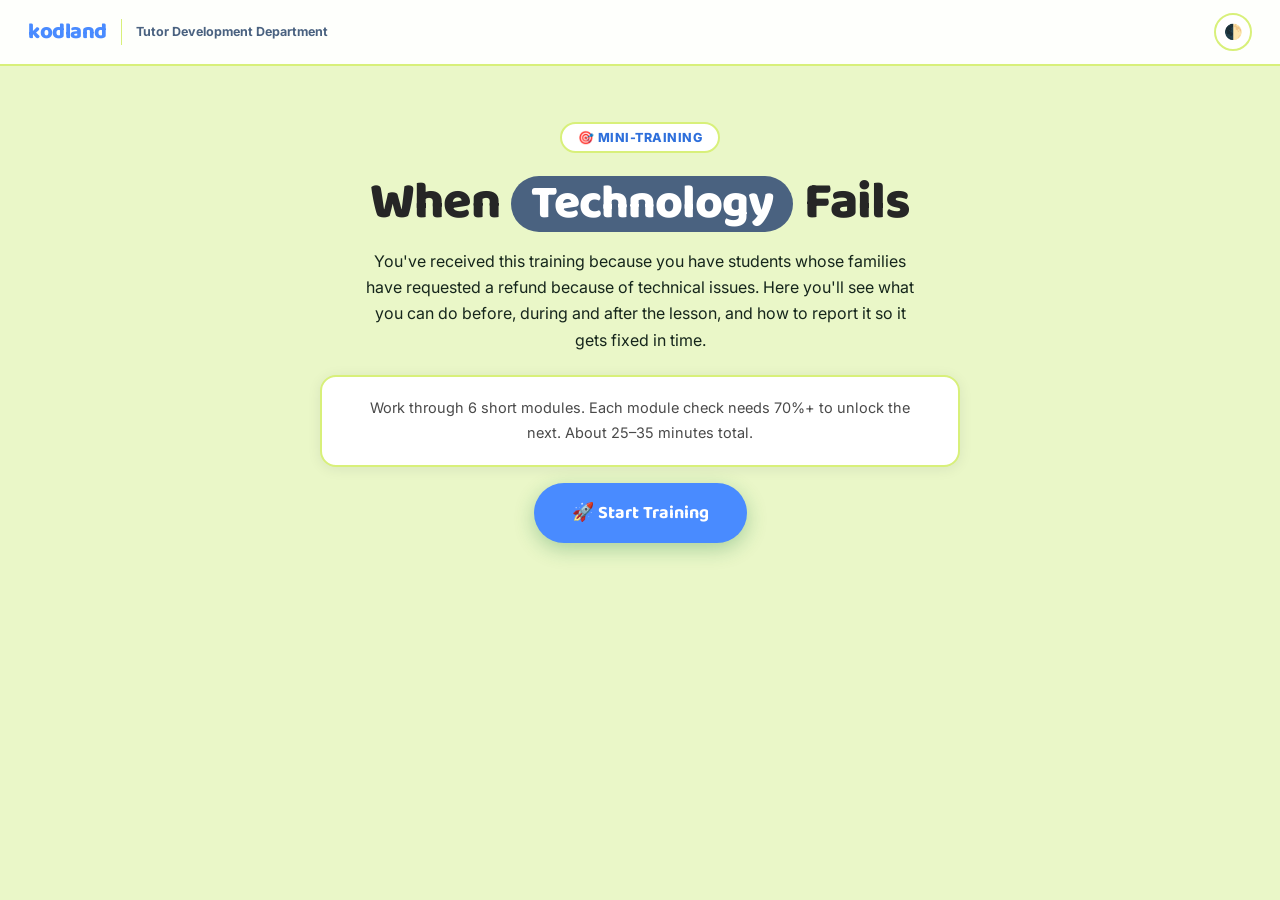
==== index.html @ 26c0e7e9 "Add files via upload" ====
<!DOCTYPE html>
<html lang="en">
<head>
<meta charset="UTF-8">
<meta name="viewport" content="width=device-width, initial-scale=1.0">
<title>Mini-Training · Technical Issues — Kodland Tutor Training</title>
<link href="https://fonts.googleapis.com/css2?family=Baloo+2:wght@600;700;800&family=Inter:wght@400;500;600;700;800&display=swap" rel="stylesheet">
<link rel="stylesheet" href="assets/style.css">
</head>
<body>

<!-- HOME -->
<div id="screen-home" class="screen active">
  <nav class="nav">
    <a class="logo" href="#" onclick="goHome();return false;">
      <span class="logo-mark">kodland</span>
      <span class="logo-div"></span>
      <span class="logo-sub" data-i18n="logoSub"></span>
    </a>
    <div class="nav-r">
      <button class="tbtn" onclick="toggleTheme()">🌓</button>
    </div>
  </nav>
  <div class="hero">
    <div class="hero-inner">
      <div class="eyebrow" data-i18n="heroEyebrow"></div>
      <h1 data-i18n-html="heroTitle"></h1>
      <p data-i18n="heroIntro"></p>
      <div class="card"><p data-i18n="heroWork"></p></div>
      <button class="start-btn" onclick="goDashboard()" data-i18n="startBtn"></button>
    </div>
  </div>
</div>

<!-- DASHBOARD -->
<div id="screen-path" class="screen">
  <nav class="nav">
    <a class="logo" href="#" onclick="goHome();return false;">
      <span class="logo-mark">kodland</span>
      <span class="logo-div"></span>
      <span class="logo-sub" data-i18n="logoSub"></span>
    </a>
    <div class="nav-r">
      <span id="ntag" style="font-size:13px;color:var(--text-muted);font-weight:700;display:none"></span>
      <button class="tbtn" onclick="devUnlockAll()" data-i18n-title="devTitle" title="">🔓</button>
      <button class="tbtn" onclick="toggleTheme()">🌓</button>
    </div>
  </nav>
  <div class="msec">
    <div class="slbl">Your learning path</div>
    <div class="grid" id="mgrid"></div>
  </div>
</div>

<!-- CONTENT -->
<div id="screen-content" class="screen">
  <nav class="nav">
    <a class="logo" href="#" onclick="goHome();return false;">
      <span class="logo-mark">kodland</span>
      <span class="logo-div"></span>
      <span class="logo-sub" data-i18n="logoSub"></span>
    </a>
    <div class="nav-r">
      <button class="tbtn" onclick="goDashboard()" data-i18n-title="backToPath" title="">🏠</button>
      <button class="tbtn" onclick="toggleTheme()">🌓</button>
    </div>
  </nav>
  <div class="cbody" id="contentBody"></div>
</div>

<!-- RESULTS -->
<div id="screen-results" class="screen">
  <nav class="nav">
    <a class="logo" href="#" onclick="goHome();return false;">
      <span class="logo-mark">kodland</span><span class="logo-div"></span><span class="logo-sub" data-i18n="logoSub"></span>
    </a>
    <div class="nav-r"><button class="tbtn" onclick="toggleTheme()">🌓</button></div>
  </nav>
  <div class="rbody" id="resultsBody"></div>
</div>


<script>window.PROG_KEY_OVERRIDE='kl-mt-technical_issues-progress';</script>
<script src="assets/content-en.js"></script>
<script src="assets/engine.js"></script>
</body>
</html>
---- assets/style.css ----
:root{
  --blue:#498BFF;--blue-d:#2E6FDB;--blue-l:#8FB8FF;
  --coral:#4A6280;--coral-d:#34485F;--pink-hover:#7F95B0;--pink-hover-d:#34485F;
  --green:#D3FF5F;--green-d:#6B9A1E;--green-l:#E9FFB0;
  --ink:#262626;--ink2:#4A4A4A;--muted:#8A8A8A;
  --bg:#EAF7C8;--surface:#FFFFFF;--surface2:#F4FCE0;--border:#D8F07A;
  --text:var(--ink);--text2:var(--ink2);--text-muted:var(--muted);
  --nav-bg:rgba(255,255,255,0.94);--nav-b:#D8F07A;
  --shadow:0 2px 14px rgba(11,31,69,.08);--shadow-h:0 10px 30px rgba(18,59,132,.16);
  --hi-bg:#EEF5FF;--hi-b:#AECBF7;--hi-t:#123B9A;
  --opt-h:#EEF5FF;
  --ok-bg:#EAFBF1;--ok-b:#8FE3B4;--ok-t:#0F7A45;
  --no-bg:#FFF1EF;--no-b:#FFC3B8;--no-t:#B23A26;
  --cute-bg:#FFF9E1;--cute-b:#F6DE94;--cute-t:#8A6412;
  --onbg:var(--ink);--onbg2:var(--ink2);--onbg-muted:var(--muted);
  --r:16px;--rsm:10px;--rpill:999px;
}
[data-theme="dark"]{
  --ink:#ECECEC;--ink2:#B7B7C2;--muted:#8D8D99;
  --bg:#12141A;
  --coral:#8FA6C4;--coral-d:#4A6280;
  --surface:#1C1F27;--surface2:#242830;--border:#333A4A;
  --nav-bg:rgba(18,20,26,0.92);--nav-b:#2A2E3A;
  --shadow:0 2px 14px rgba(0,0,0,.45);--shadow-h:0 10px 30px rgba(0,0,0,.55);
  --hi-bg:rgba(73,139,255,.12);--hi-b:rgba(73,139,255,.4);--hi-t:#8FB8FF;
  --opt-h:#232838;
  --ok-bg:rgba(15,122,69,.15);--ok-b:rgba(15,122,69,.45);--ok-t:#6FE3A4;
  --no-bg:rgba(178,58,38,.15);--no-b:rgba(178,58,38,.45);--no-t:#FF8B76;
  --cute-bg:rgba(138,100,18,.18);--cute-b:rgba(138,100,18,.45);--cute-t:#F6DE94;
  --onbg:var(--ink);--onbg2:var(--ink2);--onbg-muted:var(--muted);
}
*{box-sizing:border-box;margin:0;padding:0}
html{scroll-behavior:smooth}
body{background:var(--bg);color:var(--text);font-family:'Inter',sans-serif;min-height:100vh;overflow-x:hidden;transition:background .25s,color .25s}
.screen{display:none;min-height:100vh;flex-direction:column}
.screen.active{display:flex}
.nav{display:flex;align-items:center;justify-content:space-between;padding:0 28px;height:66px;background:var(--nav-bg);backdrop-filter:blur(14px);border-bottom:2px solid var(--nav-b);position:sticky;top:0;z-index:100}
.logo{display:flex;align-items:center;gap:9px;text-decoration:none;flex-shrink:0}
.logo-mark{font-family:'Baloo 2',sans-serif;font-weight:800;font-size:22px;letter-spacing:-.5px;color:var(--blue);line-height:1;white-space:nowrap}
.logo-sub{font-family:'Inter',sans-serif;font-weight:700;font-size:12.5px;color:var(--coral);white-space:nowrap;line-height:1.3;max-width:180px}
.logo-div{width:1px;height:26px;background:var(--border);margin:0 5px}
.nav-r{display:flex;align-items:center;gap:8px;position:relative}
.tbtn{display:flex;align-items:center;justify-content:center;width:38px;height:38px;border-radius:50%;background:var(--surface);border:2px solid var(--border);color:var(--text2);font-size:15px;cursor:pointer;transition:all .15s;flex-shrink:0}
.tbtn:hover{border-color:var(--blue-l);background:var(--surface2)}
/* HERO */
.hero{padding:56px 40px 40px;text-align:center;position:relative;overflow:hidden}
.hero-inner{position:relative;max-width:640px;margin:0 auto}
.eyebrow{display:inline-flex;align-items:center;gap:6px;background:var(--surface);border:2px solid var(--border);border-radius:var(--rpill);padding:6px 16px;font-family:'Inter',sans-serif;font-size:12.5px;font-weight:800;color:var(--blue-d);margin-bottom:22px;text-transform:uppercase;letter-spacing:.5px}
.hero h1{font-family:'Baloo 2',sans-serif;font-size:clamp(32px,5.2vw,52px);font-weight:800;line-height:1.08;letter-spacing:-1px;color:var(--onbg);margin-bottom:16px}
.h-pill{display:inline-block;background:#4A6280;color:#fff;border-radius:var(--rpill);padding:2px 20px;margin:0 2px;font-size:.92em}
.hero p{color:#16261c;font-size:16px;line-height:1.65;margin-bottom:22px;max-width:560px;margin-left:auto;margin-right:auto;position:relative;z-index:1}
[data-theme="dark"] .hero p{color:var(--onbg2)}
.hero-reasons{max-width:560px;margin:0 auto 24px;text-align:left;display:flex;flex-direction:column;gap:10px}
.hr-item{display:flex;gap:13px;align-items:center;background:var(--surface);border:2px solid var(--border);border-radius:14px;padding:13px 17px;font-size:14.5px;color:var(--text2);line-height:1.55;box-shadow:var(--shadow)}
.hr-item .hr-ic{flex-shrink:0;font-size:18px;line-height:1;width:38px;height:38px;border-radius:50%;background:var(--hi-bg);display:flex;align-items:center;justify-content:center}
.hr-item:nth-child(2) .hr-ic{background:#E4F5D3}
.hr-item:nth-child(3) .hr-ic{background:#FFE9F2}
.start-btn{display:inline-block;padding:16px 38px;background:var(--blue);color:#fff;border:none;border-radius:var(--rpill);font-family:'Baloo 2',sans-serif;font-size:18px;font-weight:700;cursor:pointer;transition:all .15s;box-shadow:0 6px 20px rgba(20,120,60,.3);margin-top:4px}
.start-btn:hover{background:var(--pink-hover-d);transform:translateY(-2px);box-shadow:0 8px 24px rgba(212,160,23,.4)}
/* DASHBOARD */
.msec{padding:8px 32px 70px;max-width:1080px;margin:0 auto;width:100%}
.slbl{font-family:'Baloo 2',sans-serif;font-size:13px;font-weight:700;text-transform:uppercase;letter-spacing:1.5px;color:var(--onbg-muted);margin-bottom:16px;margin-top:4px}
.grid{display:grid;grid-template-columns:repeat(auto-fill,minmax(290px,1fr));gap:16px}
.mc{background:var(--surface);border:2px solid var(--border);border-radius:var(--r);overflow:hidden;cursor:pointer;transition:transform .2s,box-shadow .2s,border-color .2s;box-shadow:var(--shadow)}
.mc:hover:not(.locked){transform:translateY(-4px);box-shadow:var(--shadow-h)}
.mc.locked{opacity:.5;cursor:not-allowed}
.mc.done{border-color:var(--blue)}
.mc-stripe{height:7px}
.mc-body{padding:22px}
.mc-top{display:flex;align-items:center;justify-content:space-between;margin-bottom:9px}
.mc-num{font-size:12px;font-weight:800;letter-spacing:.8px;text-transform:uppercase;color:var(--text-muted)}
.mc-em{font-size:32px}
.mc-title{font-family:'Baloo 2',sans-serif;font-size:22px;font-weight:700;letter-spacing:-.2px;color:var(--text);margin-bottom:7px;line-height:1.15}
.mc-desc{font-size:14.5px;color:var(--text2);line-height:1.6}
.mc-foot{margin-top:16px;display:flex;align-items:center;justify-content:space-between}
.badge{font-family:'Inter',sans-serif;font-size:11px;font-weight:800;letter-spacing:.3px;padding:5px 13px;border-radius:var(--rpill);text-transform:uppercase}
.bd{background:#E4F5D3;color:var(--green-d);border:1.5px solid var(--green)}
.bs{background:var(--coral);color:#fff;border:1.5px solid var(--coral-d)}
.bl{background:var(--surface2);color:var(--text-muted);border:1.5px solid var(--border)}
.br{background:#DCEBFF;color:var(--blue-d);border:1.5px solid var(--blue-l)}
[data-theme="dark"] .bd{background:rgba(211,255,95,.15);color:var(--green);border-color:rgba(211,255,95,.4)}
[data-theme="dark"] .br{background:rgba(73,139,255,.15);color:var(--blue-l);border-color:rgba(73,139,255,.4)}
.stag{font-size:12.5px;color:var(--text-muted);font-weight:600}
.stag b{color:var(--text)}
/* CONTENT */
.cbody{padding:38px 40px 60px;max-width:820px;margin:0 auto;width:100%;flex:1}
.meyebrow{font-size:11.5px;font-weight:800;text-transform:uppercase;letter-spacing:1px;color:var(--onbg-muted);margin-bottom:9px}
.mh1{font-family:'Baloo 2',sans-serif;font-size:clamp(26px,4vw,38px);font-weight:800;letter-spacing:-.6px;line-height:1.12;color:var(--onbg);margin-bottom:16px}
.mobj{background:var(--surface);border:2px solid var(--border);border-left:5px solid var(--coral);border-radius:0 var(--rsm) var(--rsm) 0;padding:14px 18px;font-size:14.5px;color:var(--text2);line-height:1.6;margin-bottom:34px}
.mobj strong{color:var(--text)}
.sch{font-family:'Baloo 2',sans-serif;font-size:24px;font-weight:800;margin:44px 0 18px;color:var(--onbg);display:flex;align-items:center;gap:12px;letter-spacing:-.3px}
.sch::before{content:'';width:12px;height:12px;border-radius:4px;background:var(--coral);flex-shrink:0;transform:rotate(45deg)}
.sch::after{content:'';flex:1;height:3px;background:var(--coral);border-radius:2px;opacity:.4}
.card{background:var(--surface);border:2px solid var(--border);border-radius:var(--r);padding:19px 21px;margin-bottom:12px;box-shadow:var(--shadow)}
.card h4{font-family:'Baloo 2',sans-serif;font-size:15px;font-weight:700;color:var(--text);margin-bottom:8px}
.card p,.card li{font-size:14.5px;color:var(--text2);line-height:1.7}
.card ul,.card ol{padding-left:18px}
.card li{margin-bottom:6px}
.card p strong,.card li strong{color:var(--text)}
.card p{margin-bottom:10px}
.card p:last-child{margin-bottom:0}
.tbl-wrap{overflow-x:auto;margin-top:4px}
.card table{width:100%;border-collapse:collapse;font-size:13.6px;line-height:1.55}
.card th{text-align:left;padding:9px 11px;border-bottom:2px solid var(--border);font-family:'Baloo 2',sans-serif;font-size:12.8px;color:var(--text)}
.card td{padding:9px 11px;border-bottom:1px solid var(--border);color:var(--text2);vertical-align:top}
.card tr:last-child td{border-bottom:none}
.card.hi{background:var(--hi-bg);border-color:var(--hi-b)}
.card.hi h4{color:var(--hi-t);font-size:16.5px}
.card.hi p,.card.hi li{color:var(--hi-t);opacity:.92}
.card.ok{background:var(--ok-bg);border-color:var(--ok-b)}
.card.ok h4{color:var(--ok-t)}
.card.ok p,.card.ok li{color:var(--ok-t);opacity:.92}
.card.danger{background:var(--no-bg);border-color:var(--no-b)}
.card.danger h4{color:var(--no-t)}
.card.danger p,.card.danger li{color:var(--no-t);opacity:.92}
.card.danger th{color:var(--no-t);border-color:var(--no-b)}
.card.danger td{color:var(--no-t);opacity:.9;border-color:var(--no-b)}
.card.cute{background:var(--cute-bg);border-color:var(--cute-b)}
.card.cute h4{color:var(--cute-t);font-size:16.5px}
.card.cute p,.card.cute li{color:var(--cute-t);opacity:.92}
.acc-item{background:var(--surface);border:2px solid var(--border);border-radius:var(--r);margin-bottom:12px;box-shadow:var(--shadow);overflow:hidden}
.acc-item summary{cursor:pointer;list-style:none;padding:18px 22px;font-family:'Baloo 2',sans-serif;font-weight:700;font-size:16px;display:flex;align-items:center;justify-content:space-between;gap:10px}
.acc-item summary::-webkit-details-marker{display:none}
.acc-item summary::after{content:'▾';font-size:14px;color:var(--text-muted);flex-shrink:0;transition:transform .2s}
.acc-item[open] summary::after{transform:rotate(180deg)}
.acc-item .acc-body{padding:0 22px 20px}
.acc-big-title{font-family:'Baloo 2',sans-serif;font-weight:800;font-size:23px;margin:30px 0 16px;text-align:center}
.sib{padding:16px 18px}
.sib-head{display:flex;align-items:center;gap:14px;margin-bottom:10px}
.sib-ic{font-size:38px;line-height:1;flex-shrink:0;width:52px;height:52px;display:flex;align-items:center;justify-content:center;background:var(--surface2);border-radius:50%}
.sib-head h4{font-family:'Baloo 2',sans-serif;font-size:19px;font-weight:800;line-height:1.25;color:var(--text)}
.sib-body{font-size:13.5px;line-height:1.55}
.sib-body ul,.sib-body ol{margin:0;padding-left:20px}
.sib-body li{margin-bottom:5px}
.sib-body p{margin-bottom:6px}
.notice-line{display:flex;align-items:flex-start;gap:10px;background:var(--surface2);border-radius:var(--rsm);padding:12px 14px;margin-bottom:12px;font-size:13.5px;line-height:1.5}
.notice-line .nl-ic{font-size:22px;flex-shrink:0}
.doavoid{display:grid;grid-template-columns:1fr 1fr;gap:14px;margin-bottom:14px}
@media(max-width:600px){.doavoid{grid-template-columns:1fr}}
.doavoid .dobox,.doavoid .avoidbox{border-radius:var(--r);padding:18px 19px;box-shadow:var(--shadow)}
.doavoid .dobox{background:var(--ok-bg);border:2px solid var(--ok-b)}
.doavoid .avoidbox{background:var(--no-bg);border:2px solid var(--no-b)}
.doavoid h5{font-family:'Baloo 2',sans-serif;font-weight:800;font-size:14.5px;margin-bottom:11px;display:flex;align-items:center;gap:7px}
.doavoid .dobox h5{color:var(--ok-t)}
.doavoid .avoidbox h5{color:var(--no-t)}
.doavoid ul{list-style:none;padding:0;margin:0;display:flex;flex-direction:column;gap:10px}
.doavoid li{display:flex;gap:8px;font-size:13.6px;line-height:1.55}
.doavoid .dobox li{color:var(--ok-t)}
.doavoid .avoidbox li{color:var(--no-t)}
.doavoid li .lic{flex-shrink:0}
.doavoid em{opacity:.85}
.pattern-row{display:grid;grid-template-columns:repeat(3,1fr);gap:14px;margin-bottom:14px}
@media(max-width:760px){.pattern-row{grid-template-columns:1fr}}
.pattern-card{background:var(--surface);border:2px solid var(--border);border-radius:var(--r);padding:22px 20px;box-shadow:var(--shadow);text-align:center;display:flex;flex-direction:column}
.pattern-ic{font-size:38px;margin-bottom:10px}
.pattern-title{font-family:'Baloo 2',sans-serif;font-weight:800;font-size:16px;margin-bottom:9px;color:var(--text)}
.pattern-desc{font-size:12.8px;color:var(--text2);margin-bottom:12px;line-height:1.5;font-style:italic}
.pattern-note{font-size:12.8px;color:var(--text2);line-height:1.55;text-align:left;background:var(--surface2);border-radius:10px;padding:11px 13px;margin-top:auto}
.mobj-box{display:flex;gap:16px;align-items:flex-start;background:var(--surface);border:2px solid var(--border);border-radius:var(--r);padding:18px 20px;margin-bottom:34px;box-shadow:var(--shadow)}
.mobj-ic{width:46px;height:46px;border-radius:50%;background:var(--hi-bg);display:flex;align-items:center;justify-content:center;font-size:21px;flex-shrink:0}
.mobj-txt strong{font-family:'Baloo 2',sans-serif;font-size:11.5px;text-transform:uppercase;letter-spacing:.6px;color:var(--coral);display:block;margin-bottom:5px}
.mobj-txt p{font-size:14.5px;color:var(--text2);line-height:1.6;margin:0}
.mc-em-circle{width:54px;height:54px;border-radius:50%;display:flex;align-items:center;justify-content:center;font-size:27px;flex-shrink:0}
.co-star{background:#FFF6DC;border-color:#F4D883;color:#8A6412}
[data-theme="dark"] .co-star{background:rgba(244,216,131,.15);border-color:rgba(244,216,131,.4);color:#F4D883}
.step-flow{display:flex;align-items:stretch;gap:8px;margin-bottom:14px;flex-wrap:wrap}
.step-box{flex:1;min-width:160px;background:var(--surface);border:2px solid var(--border);border-radius:var(--r);padding:18px 15px;text-align:center;box-shadow:var(--shadow);display:flex;flex-direction:column;align-items:center;justify-content:flex-start}
.step-ic{font-size:32px;margin-bottom:9px}
.step-lbl{font-size:13px;color:var(--text2);line-height:1.45;font-weight:600}
.step-arrow{display:flex;align-items:center;justify-content:center;font-size:22px;color:var(--coral);flex:0 0 auto;font-weight:800}
@media(max-width:700px){.step-flow{flex-direction:column}.step-arrow{transform:rotate(90deg);margin:-4px auto}}
.bigstat{display:flex;gap:22px;align-items:center;background:var(--surface);border:2px solid var(--border);border-radius:var(--r);padding:24px 26px;margin-bottom:14px;box-shadow:var(--shadow)}
.bigstat-num{font-family:'Baloo 2',sans-serif;font-size:54px;font-weight:800;color:var(--blue-d);flex-shrink:0;line-height:1;min-width:110px;text-align:center}
.bigstat-txt{font-size:14px;color:var(--text2);line-height:1.65}
.bigstat-txt strong{color:var(--text)}
@media(max-width:560px){.bigstat{flex-direction:column;text-align:center}}
.ck-list{display:flex;flex-direction:column;gap:11px;background:var(--surface);border:2px solid var(--border);border-radius:var(--r);padding:18px 20px;margin-bottom:12px;box-shadow:var(--shadow)}
.ck-row{display:flex;gap:11px;align-items:flex-start;font-size:14px;color:var(--text2);line-height:1.55}
.ck-box{flex-shrink:0;font-size:18px;color:var(--blue-d);margin-top:-1px}
.nc-list{display:flex;flex-direction:column;gap:12px;margin-bottom:12px}
.nc-row{display:flex;gap:14px;align-items:flex-start;background:var(--surface);border:2px solid var(--border);border-radius:var(--r);padding:15px 18px;box-shadow:var(--shadow)}
.nc-num{flex-shrink:0;width:32px;height:32px;border-radius:50%;background:var(--blue-l);color:var(--blue-d);display:flex;align-items:center;justify-content:center;font-family:'Baloo 2',sans-serif;font-weight:800;font-size:15px}
.nc-txt{font-size:14px;color:var(--text2);line-height:1.6;padding-top:4px}
.mt-pic-crop{position:relative;overflow:hidden;border-radius:var(--r);border:2px solid var(--border);box-shadow:var(--shadow);margin:4px 0 14px;background:var(--surface)}
.mt-pic-crop img{position:absolute;display:block;max-width:none;height:auto}
.sib-strat{display:inline-flex;align-items:center;gap:6px;font-family:'Baloo 2',sans-serif;font-weight:800;font-size:15px;color:var(--coral-d);text-transform:uppercase;letter-spacing:.5px;margin:0 0 6px}
.dt{margin-bottom:16px;scroll-margin-top:90px}
.dt-bar{display:grid;grid-template-columns:repeat(auto-fit,minmax(150px,1fr));gap:10px;margin-bottom:14px}
@media(max-width:700px){.dt-bar{grid-template-columns:repeat(2,1fr)}}
.dt-btn{display:flex;flex-direction:column;align-items:center;gap:6px;background:var(--surface);border:2px solid var(--border);border-radius:var(--r);padding:14px 8px 12px;font-family:'Baloo 2',sans-serif;font-weight:800;font-size:14.5px;color:var(--text2);cursor:pointer;box-shadow:var(--shadow);transition:transform .15s,border-color .15s,background .15s}
.dt-btn:hover{transform:translateY(-2px)}
.dt-btn.on{border-color:var(--coral);background:var(--hi-bg);color:var(--text)}
.dt-btn-ic{font-size:36px;line-height:1}
.dt-btn-lbl{line-height:1.2;text-align:center}
.dt-panel{display:none}
.dt-panel.on{display:block;animation:dtIn .25s ease}
@keyframes dtIn{from{opacity:0;transform:translateY(6px)}to{opacity:1;transform:none}}
.dt-intro{display:flex;gap:16px;align-items:flex-start;background:var(--surface);border:2px solid var(--border);border-left:6px solid var(--coral);border-radius:var(--r);padding:18px 20px;margin-bottom:12px;box-shadow:var(--shadow)}
.dt-intro-ic{font-size:46px;line-height:1;flex-shrink:0}
.dt-intro-t{font-family:'Baloo 2',sans-serif;font-weight:800;font-size:20px;color:var(--text);margin-bottom:4px}
.dt-intro p{font-size:14.5px;color:var(--text2);line-height:1.65;margin:0}
.dt-intro p strong{color:var(--text)}
.dt-panel .icon-grid{grid-template-columns:repeat(auto-fit,minmax(300px,1fr))}
.dt-panel .icon-grid-item{padding:16px 16px}
.dt-panel .igi-ic{width:56px;height:56px;font-size:30px}
.dt-panel .igi-txt{font-size:14px}
.dt-next{display:block;margin:6px 0 0 auto;background:var(--coral);color:#fff;border:none;border-radius:999px;padding:11px 22px;font-family:'Baloo 2',sans-serif;font-weight:800;font-size:14.5px;cursor:pointer;box-shadow:var(--shadow)}
.dt-next:hover{background:var(--pink-hover-d)}
.dt-done{text-align:right;font-family:'Baloo 2',sans-serif;font-weight:800;font-size:14.5px;color:var(--green-d);margin-top:6px}
.co-body .cv-see{display:flex;gap:8px;align-items:flex-start;margin-bottom:8px}
.co-body .cv-do{display:flex;gap:8px;align-items:flex-start}
.co-body .cv-lbl{flex-shrink:0;font-size:15px}
.icon-grid{display:grid;grid-template-columns:repeat(auto-fit,minmax(220px,1fr));gap:12px;margin-bottom:12px}
.icon-grid-item{display:flex;gap:12px;align-items:flex-start;background:var(--surface);border:2px solid var(--border);border-radius:var(--r);padding:15px 16px;box-shadow:var(--shadow)}
.igi-ic{font-size:24px;flex-shrink:0;width:36px;height:36px;border-radius:50%;background:var(--hi-bg);display:flex;align-items:center;justify-content:center}
.igi-txt{font-size:13.5px;color:var(--text2);line-height:1.55}
.igi-txt strong{color:var(--text)}
.tl-wrap{display:flex;flex-direction:column;margin-bottom:14px}
.tl-item{display:flex;gap:14px;background:var(--surface);border:2px solid var(--border);border-radius:var(--r);padding:16px 18px;box-shadow:var(--shadow)}
.tl-ic{width:42px;height:42px;border-radius:50%;background:var(--hi-bg);display:flex;align-items:center;justify-content:center;font-size:20px;flex-shrink:0}
.tl-lbl{font-family:'Baloo 2',sans-serif;font-weight:800;font-size:12.5px;color:var(--coral-d);text-transform:uppercase;letter-spacing:.4px;margin-bottom:7px}
.tl-body{flex:1}
.tl-body ul{padding-left:18px;margin:0}
.tl-body li{font-size:13.5px;color:var(--text2);line-height:1.6;margin-bottom:5px}
.tl-body li:last-child{margin-bottom:0}
.tl-connector{width:2px;height:16px;background:var(--border);margin-left:39px}
.tbl-full{width:100vw;position:relative;left:50%;right:50%;margin-left:-50vw;margin-right:-50vw;padding:0 max(20px,calc(50vw - 570px));overflow-x:auto;box-sizing:border-box}
.tbl-full table{min-width:1100px}
.tbl-full .card{margin:0}
.tbl-full table tr:nth-child(even){background:var(--surface2)}
.tbl-full table th{position:sticky;top:0;background:var(--blue);color:#fff}
.rule-row{display:flex;flex-direction:column;gap:10px;margin-bottom:14px}
.rule-card{display:flex;gap:14px;align-items:flex-start;background:var(--surface);border:2px solid var(--border);border-left:5px solid var(--blue);border-radius:var(--r);padding:15px 18px;box-shadow:var(--shadow)}
.rule-num{width:32px;height:32px;border-radius:50%;background:var(--blue);color:#fff;font-family:'Baloo 2',sans-serif;font-weight:800;font-size:14px;display:flex;align-items:center;justify-content:center;flex-shrink:0}
.rule-ic{font-size:22px;flex-shrink:0}
.rule-txt{font-size:13.8px;color:var(--text2);line-height:1.55}
.rule-txt strong{color:var(--text)}
.bo-mock{background:#211E33;border-radius:16px;padding:22px 22px 18px;color:#EDEAF9;font-family:'Segoe UI',Inter,sans-serif;margin-bottom:14px;box-shadow:var(--shadow-h);position:relative;margin-top:10px}
.bo-mock-tag{position:absolute;top:-12px;left:18px;background:var(--coral);color:#fff;font-family:'Baloo 2',sans-serif;font-size:11px;font-weight:800;padding:5px 13px;border-radius:999px;text-transform:uppercase;letter-spacing:.4px;box-shadow:0 3px 8px rgba(0,0,0,.25)}
/* BO SIMULATION EMBED (breaks out of the content column on purpose) */
.sim-embed{position:relative;left:50%;right:50%;margin-left:-50vw;margin-right:-50vw;width:100vw;max-width:100vw;margin-top:18px;margin-bottom:22px}
.sim-embed-inner{max-width:1440px;margin:0 auto;padding:0 16px}
.sim-embed-tag{display:inline-block;background:var(--coral);color:#fff;font-family:'Baloo 2',sans-serif;font-size:11px;font-weight:800;padding:5px 13px;border-radius:999px;text-transform:uppercase;letter-spacing:.4px;margin-bottom:10px}
.sim-embed iframe{width:100%;height:480px;border:2px solid var(--border);border-radius:16px;box-shadow:var(--shadow-h);display:block;background:#211E33}
@media(max-width:760px){.sim-embed iframe{height:420px}}
.bo-tabs{display:flex;gap:8px;margin-bottom:14px;flex-wrap:wrap}
.bo-tab{padding:8px 16px;border-radius:8px;border:1px solid #3A3460;background:#2C2846;color:#C3BEDA;font-size:12.5px;font-weight:700;cursor:pointer;font-family:inherit}
.bo-tab.active{background:#498BFF;color:#fff;border-color:#498BFF}
.bo-field{display:flex;gap:10px;padding:9px 0;border-bottom:1px solid rgba(255,255,255,.07);font-size:13px;color:#C3BEDA}
.bo-field:last-child{border-bottom:none}
.bo-field b{color:#fff;min-width:110px;display:inline-block}
.bo-comment{background:#2C2846;border-radius:10px;padding:13px 15px;font-size:12.8px;color:#C3BEDA;line-height:1.65;margin-top:2px}
.bo-comment .role{display:inline-block;background:#3A3460;color:#AEB8FA;font-size:10px;font-weight:800;padding:2px 8px;border-radius:5px;margin-bottom:7px}
.bo-progress-head{display:flex;justify-content:space-between;align-items:flex-start;flex-wrap:wrap;gap:10px;margin-bottom:14px}
.bo-select{background:#342E56;border:1px solid #3A3460;color:#EDEAF9;padding:7px 12px;border-radius:8px;font-size:12.5px;font-family:inherit}
.bo-status{font-size:12px;color:#C3BEDA;display:flex;align-items:center;gap:4px;flex-wrap:wrap}
.bo-status b{color:#fff}
.bo-info-ic{width:22px;height:22px;border-radius:50%;background:#342E56;color:#8FB8FF;display:inline-flex;align-items:center;justify-content:center;font-size:12px;cursor:pointer;border:1px solid #3A3460;margin-left:4px}
.bo-grid-row{display:flex;align-items:center;gap:10px;margin-bottom:12px;flex-wrap:wrap}
.bo-mod-lbl{width:28px;font-weight:800;color:#fff;font-size:13px;flex-shrink:0}
.bo-cell-wrap{display:flex;flex-direction:column;align-items:center;gap:4px;width:66px}
.bo-cell-lbl{font-size:9.5px;color:#8B85A6}
.bo-cell{padding:6px 0;width:100%;text-align:center;border-radius:999px;font-size:11px;font-weight:700}
.bo-cell.attended{background:rgba(52,211,153,.18);color:#7FE8BE}
.bo-cell.absent{background:rgba(242,113,109,.2);color:#FF9C97}
.bo-cell.notsubmitted{background:rgba(242,140,109,.22);color:#FFA98F}
.bo-cell.reviewed{background:rgba(52,211,153,.18);color:#7FE8BE}
.bo-cell.next{background:#342E56;color:#6b6584}
.bo-mod-total{font-size:11.5px;color:#8B85A6;margin-left:4px}
.bo-legend{display:none;position:absolute;top:6px;right:0;background:#fff;color:#2a2540;border-radius:10px;padding:15px 17px;box-shadow:0 10px 30px rgba(0,0,0,.45);z-index:20;width:min(430px,90vw);font-size:12px}
.bo-legend.show{display:block}
.bo-legend-cols{display:grid;grid-template-columns:1fr 1fr;gap:16px}
.bo-legend h6{font-size:11px;text-transform:uppercase;letter-spacing:.4px;color:#8A84A3;margin-bottom:8px}
.bo-legend-row{display:flex;align-items:center;gap:7px;margin-bottom:7px;line-height:1.3}
.bo-legend-dot{width:10px;height:10px;border-radius:50%;flex-shrink:0}
@media(max-width:560px){.bo-legend-cols{grid-template-columns:1fr}.bo-cell-wrap{width:58px}}
.two-col{display:grid;grid-template-columns:1fr 1fr;gap:12px}
@media(max-width:600px){.two-col{grid-template-columns:1fr}}
.three-col{display:grid;grid-template-columns:1fr 1fr 1fr;gap:12px}
@media(max-width:760px){.three-col{grid-template-columns:1fr}}
.divider{border:none;border-top:2px solid var(--border);margin:34px 0}
.ctabtn{display:block;width:100%;padding:17px;background:var(--blue);color:#fff;border:none;border-radius:var(--rpill);font-family:'Baloo 2',sans-serif;font-size:18px;font-weight:700;cursor:pointer;transition:all .15s;margin-bottom:40px;margin-top:4px;box-shadow:0 4px 16px rgba(20,120,60,.28)}
.ctabtn:hover{background:var(--pink-hover-d);transform:translateY(-2px);box-shadow:0 6px 20px rgba(212,160,23,.4)}
.ctabtn:disabled{opacity:.4;cursor:not-allowed;transform:none;box-shadow:none}
@media(max-width:640px){.cbody,.msec,.hero{padding-left:18px;padding-right:18px}}
/* VIDEO SLOT (placeholder — no footage yet) */
.vslot{background:#000000;border:2px solid #2A2A2A;border-radius:var(--r);padding:22px 22px 20px;margin-bottom:12px;color:#EAEAEA}
.vslot-top{display:flex;align-items:center;gap:10px;margin-bottom:10px}
.vslot-ic{width:38px;height:38px;border-radius:50%;background:rgba(255,255,255,.08);display:flex;align-items:center;justify-content:center;font-size:17px;flex-shrink:0}
.vslot-title{font-family:'Baloo 2',sans-serif;font-weight:700;font-size:15px;color:#fff}
.vslot-meta{font-size:11.5px;color:#8FB8FF;text-transform:uppercase;letter-spacing:.5px;font-weight:800;margin-top:2px}
.vslot-frame{background:#000000;border:1px solid rgba(255,255,255,.15);border-radius:12px;padding:26px;text-align:center;margin-bottom:12px;overflow:hidden}
.vslot-frame .big{font-size:30px;margin-bottom:6px}
.vslot-frame .lbl{font-size:12.5px;color:#8FB8FF;font-weight:700}
.vslot-brief{font-size:13px;line-height:1.6;color:#CFCFCF;font-style:italic}
/* CALLOUT (guide-style emoji callouts) */
.callout{display:flex;gap:12px;border-radius:var(--rsm);padding:15px 17px;margin-bottom:12px;font-size:14.3px;line-height:1.68;border:1.5px solid}
.co-ic{font-size:19px;flex-shrink:0;margin-top:1px}
.co-body p{margin-bottom:8px}
.co-body p:last-child{margin-bottom:0}
.co-body ul,.co-body ol{padding-left:18px;margin-bottom:8px}
.co-body li{margin-bottom:4px}
.co-target{background:var(--hi-bg);border-color:var(--hi-b);color:var(--hi-t)}
.co-warn{background:#FFF6EE;border-color:#FBD9B0;color:#9A5B12}
[data-theme="dark"] .co-warn{background:rgba(154,91,18,.18);border-color:rgba(154,91,18,.45);color:#F5B971}
.co-danger{background:var(--no-bg);border-color:var(--no-b);color:var(--no-t)}
.co-ok{background:var(--ok-bg);border-color:var(--ok-b);color:var(--ok-t)}
.co-cute{background:var(--cute-bg);border-color:var(--cute-b);color:var(--cute-t)}
.co-idea{background:#EFFAFF;border-color:#B9E6FA;color:#0B5E85}
[data-theme="dark"] .co-idea{background:rgba(11,94,133,.18);border-color:rgba(11,94,133,.45);color:#7FD4F5}
.co-loop{background:var(--hi-bg);border-color:var(--hi-b);color:var(--hi-t)}
.co-body b,.co-body strong{color:inherit}
/* INTERACTION (selection-based exercises) */
.ix-wrap{background:var(--surface);border:2px solid var(--border);border-radius:var(--r);padding:24px;margin-bottom:16px;box-shadow:var(--shadow)}
.ix-badge{display:inline-flex;align-items:center;gap:6px;background:#DDF3E5;color:var(--blue-d);border:1.5px solid var(--blue-l);border-radius:var(--rpill);padding:5px 14px;font-size:11.5px;font-weight:800;text-transform:uppercase;letter-spacing:.4px;margin-bottom:14px}
[data-theme="dark"] .ix-badge{background:rgba(143,224,180,.15);color:var(--blue-l)}
.ix-title{font-family:'Baloo 2',sans-serif;font-size:18px;font-weight:800;color:var(--text);margin-bottom:8px}
.ix-instr{font-size:14px;color:var(--text2);line-height:1.6;margin-bottom:18px}
.ix-card{background:var(--surface2);border:2px solid var(--border);border-radius:var(--rsm);padding:14px 16px;margin-bottom:10px;font-size:14px;color:var(--text);cursor:pointer;transition:all .15s;line-height:1.55}
.ix-card:hover:not(.locked){border-color:var(--blue-l);transform:translateY(-1px)}
.ix-card.locked{cursor:default}
.ix-card.correct{background:var(--ok-bg);border-color:var(--ok-b);color:var(--ok-t)}
.ix-card.wrong{background:var(--no-bg);border-color:var(--no-b);color:var(--no-t)}
.ix-zones{display:grid;grid-template-columns:repeat(auto-fit,minmax(180px,1fr));gap:10px;margin-top:14px}
.ix-zone{border:2px dashed var(--border);border-radius:var(--rsm);padding:12px;text-align:center;font-family:'Baloo 2',sans-serif;font-weight:700;font-size:13px;color:var(--text2)}
.ix-zone-btn{display:block;width:100%;padding:9px 8px;margin-top:8px;border-radius:8px;border:2px solid var(--border2,var(--border));background:var(--surface);font-family:'Inter',sans-serif;font-weight:700;font-size:12.5px;cursor:pointer;color:var(--text2)}
.ix-zone-btn:hover:not(:disabled){border-color:var(--blue-l);color:var(--blue-d)}
.ix-zone-btn:disabled{opacity:.4;cursor:not-allowed}
.ix-zone-btn.correct-zone{opacity:1!important;background:var(--ok-bg);border-color:var(--ok-b);color:var(--ok-t)}
.ix-zone-btn.wrong-zone{opacity:1!important;background:var(--no-bg);border-color:var(--no-b);color:var(--no-t)}
.ix-fb{margin-top:8px;font-size:13px;line-height:1.55;border-radius:8px;padding:9px 12px}
.ix-fb.ok{background:var(--ok-bg);color:var(--ok-t)}
.ix-fb.bad{background:var(--no-bg);color:var(--no-t)}
.ix-progress{font-size:12.5px;color:var(--text-muted);font-weight:700;margin-top:14px;text-align:right}
.ix-nextbtn{display:none;margin-top:16px;width:100%;padding:14px;background:var(--blue);color:#fff;border:none;border-radius:var(--rpill);font-family:'Baloo 2',sans-serif;font-size:16px;font-weight:700;cursor:pointer}
.ix-nextbtn.show{display:block}
.ix-nextbtn:hover{background:var(--pink-hover-d)}
.ix-sim-link{display:flex;gap:16px;align-items:center;background:var(--hi-bg);border:2px solid var(--hi-b);border-radius:var(--r);padding:20px;margin-bottom:16px}
.ix-sim-link .em{font-size:34px;flex-shrink:0}
.ix-sim-link a.simbtn{display:inline-block;margin-top:8px;background:var(--blue);color:#fff;padding:10px 20px;border-radius:var(--rpill);font-family:'Baloo 2',sans-serif;font-weight:700;font-size:14px;text-decoration:none}
.ix-sim-link a.simbtn:hover{background:var(--pink-hover-d)}
/* QUIZ */
.qbody{padding:38px 40px;max-width:700px;margin:0 auto;width:100%;flex:1}
.qpt{height:8px;background:var(--surface2);border:1.5px solid var(--border);border-radius:var(--rpill);margin-bottom:38px;overflow:hidden}
.qpf{height:100%;background:linear-gradient(90deg,var(--blue),var(--coral));border-radius:var(--rpill);transition:width .4s ease}
.qctr{font-size:12.5px;font-weight:800;text-transform:uppercase;letter-spacing:1px;color:var(--onbg-muted);margin-bottom:11px}
.qtxt{font-family:'Baloo 2',sans-serif;font-size:22px;font-weight:700;letter-spacing:-.3px;line-height:1.35;margin-bottom:28px;color:var(--onbg)}
.qopts{display:flex;flex-direction:column;gap:11px}
.qopt{background:var(--surface);border:2px solid var(--border);border-radius:var(--r);padding:15px 19px;cursor:pointer;font-size:14.5px;color:var(--text);font-family:'Inter',sans-serif;font-weight:500;transition:all .15s;text-align:left;line-height:1.5;box-shadow:var(--shadow)}
.qopt:hover:not(.answered){background:var(--opt-h);border-color:var(--blue-l)}
.qopt.correct{background:var(--ok-bg);border-color:var(--ok-b);color:var(--ok-t)}
.qopt.wrong{background:var(--no-bg);border-color:var(--no-b);color:var(--no-t)}
.qopt.answered{cursor:default}
.qfb{display:none;margin-top:15px;border-radius:var(--rsm);padding:14px 17px;font-size:14.5px;line-height:1.6;border:2px solid}
.qfb.show{display:block}
.qfb.ok{background:var(--ok-bg);border-color:var(--ok-b);color:var(--ok-t)}
.qfb.bad{background:var(--no-bg);border-color:var(--no-b);color:var(--no-t)}
.qnxt{display:none;margin-top:19px;width:100%;padding:15px;background:var(--blue);color:#fff;border:none;border-radius:var(--rpill);font-family:'Baloo 2',sans-serif;font-size:17px;font-weight:700;cursor:pointer;transition:all .15s}
.qnxt.show{display:block}
.qnxt:hover{background:var(--pink-hover-d)}
/* RESULTS */
.rbody{padding:64px 40px;max-width:540px;margin:0 auto;text-align:center;flex:1}
.remi{font-size:66px;margin-bottom:15px}
.rtitle{font-family:'Baloo 2',sans-serif;font-size:31px;font-weight:800;letter-spacing:-.4px;color:var(--onbg)}
.rpct{font-family:'Baloo 2',sans-serif;font-size:64px;font-weight:800;line-height:1;margin:15px 0 7px}
.rpct.pass{color:var(--blue)}
.rpct.fail{color:var(--no-t)}
.rsub{color:var(--onbg2);font-size:15.5px;line-height:1.65;margin-bottom:32px}
.bdark{display:block;width:100%;padding:15px 24px;margin-bottom:10px;background:var(--blue);color:#fff;border:none;border-radius:var(--rpill);font-family:'Baloo 2',sans-serif;font-size:17px;font-weight:700;cursor:pointer;transition:all .15s}
.bdark:hover{background:var(--pink-hover-d)}
.bline{display:block;width:100%;padding:14px 24px;margin-bottom:10px;background:transparent;color:var(--text2);border:2px solid var(--border);border-radius:var(--rpill);font-family:'Inter',sans-serif;font-size:14.5px;font-weight:700;cursor:pointer;transition:all .15s}
.bline:hover{background:var(--surface2);color:var(--text);border-color:var(--blue-l)}
/* FEEDBACK SLIDERS (ungraded, end of exam) */
.fbq{background:var(--surface);border:2px solid var(--border);border-radius:var(--r);padding:20px;margin-bottom:14px;text-align:left}
.fbq label{display:block;font-family:'Baloo 2',sans-serif;font-weight:700;font-size:14.5px;color:var(--text);margin-bottom:12px}
.fbq .scale{display:flex;gap:8px}
.fbq .scale button{flex:1;padding:11px 0;border-radius:10px;border:2px solid var(--border);background:var(--surface2);font-weight:800;font-family:'Baloo 2',sans-serif;cursor:pointer;color:var(--text2)}
.fbq .scale button.sel{background:var(--blue);border-color:var(--blue);color:#fff}
.fbq .scalelbl{display:flex;justify-content:space-between;font-size:11px;color:var(--text-muted);margin-top:6px}
/* CHECKLIST / FIELD CARD */
.chk-body{padding:44px 40px 64px;max-width:760px;margin:0 auto;flex:1}
.chk-badge{display:inline-flex;align-items:center;gap:6px;background:#DDF3E5;color:var(--blue-d);border:2px solid var(--blue-l);border-radius:var(--rpill);padding:6px 15px;font-family:'Inter',sans-serif;font-size:12.5px;font-weight:800;text-transform:uppercase;letter-spacing:.5px;margin-bottom:16px}
[data-theme="dark"] .chk-badge{background:rgba(143,224,180,.18);color:var(--blue-l)}
.chk-h1{font-family:'Baloo 2',sans-serif;font-size:clamp(24px,4vw,34px);font-weight:800;letter-spacing:-.6px;line-height:1.15;color:var(--onbg);margin-bottom:12px}
.chk-sub{font-size:15.5px;color:var(--onbg2);line-height:1.7;margin-bottom:30px}
.chk-list{display:flex;flex-direction:column;gap:12px}
.chk-item{display:flex;gap:14px;align-items:flex-start;background:var(--surface);border:2px solid var(--border);border-radius:var(--r);padding:16px 19px;box-shadow:var(--shadow)}
.chk-ic{width:30px;height:30px;border-radius:50%;background:#DDF3E5;color:var(--blue-d);display:flex;align-items:center;justify-content:center;font-weight:800;flex-shrink:0;font-family:'Baloo 2',sans-serif;font-size:13px}
.chk-txt{font-size:14px;color:var(--text2);line-height:1.6;padding-top:4px}
.chk-selfeval{margin-top:36px;background:var(--surface2);border:2px dashed var(--blue-l);border-radius:var(--r);padding:24px 26px}
.chk-selfeval-h{font-family:'Baloo 2',sans-serif;font-size:20px;font-weight:800;color:var(--text);margin-bottom:6px}
.chk-selfeval-sub{font-size:13.5px;color:var(--text-muted);margin-bottom:16px;line-height:1.55}
.chk-self-item{display:flex;gap:10px;margin-bottom:11px;font-size:14px;color:var(--text2);line-height:1.6}
.chk-self-item:last-child{margin-bottom:0}
.chk-actions{display:flex;gap:12px;margin-top:30px;flex-wrap:wrap}
.chk-actions button{flex:1;min-width:220px;margin-bottom:0}
.fc-block{background:var(--surface);border:2px solid var(--border);border-radius:var(--r);padding:18px 20px;margin-bottom:12px}
.fc-block h4{font-family:'Baloo 2',sans-serif;font-size:14.5px;color:var(--blue-d);text-transform:uppercase;letter-spacing:.4px;margin-bottom:8px}
.fc-block p,.fc-block li{font-size:13.8px;color:var(--text2);line-height:1.6}
.fc-block ul{padding-left:18px}
@media print{
  .nav,.no-print{display:none!important}
  body{background:#fff}
  .chk-body{padding:10px 6px;max-width:100%}
  .chk-item,.chk-selfeval,.fc-block{box-shadow:none;break-inside:avoid}
}

/* narrow screens + long translated labels: keep the top bar and tables inside the viewport */
@media(max-width:640px){
  .nav{padding:0 12px;gap:8px}
  .logo{gap:6px}
  .logo-mark{font-size:20px}
  .logo-div{margin:0 1px;height:22px}
  .logo-sub{font-size:10px;max-width:96px;line-height:1.15}
  .nav-r{gap:6px;flex-shrink:0}
  #ntag{font-size:10.5px!important;max-width:74px;line-height:1.15;text-align:right;white-space:normal}
  .lang-btn{padding:7px 9px}
  .card table{font-size:12.5px}
  .card th,.card td{padding:7px 6px;overflow-wrap:anywhere;hyphens:auto}
  .card th{font-size:11.5px}
}
@media(max-width:520px){
  .logo-div,.logo-sub{display:none}
}

/* long words in translated text must wrap inside their cards instead of widening them */
.pattern-card,.card,.co,.step-box,.ix-card,.ix-fb,.mobj-txt{min-width:0;overflow-wrap:break-word}
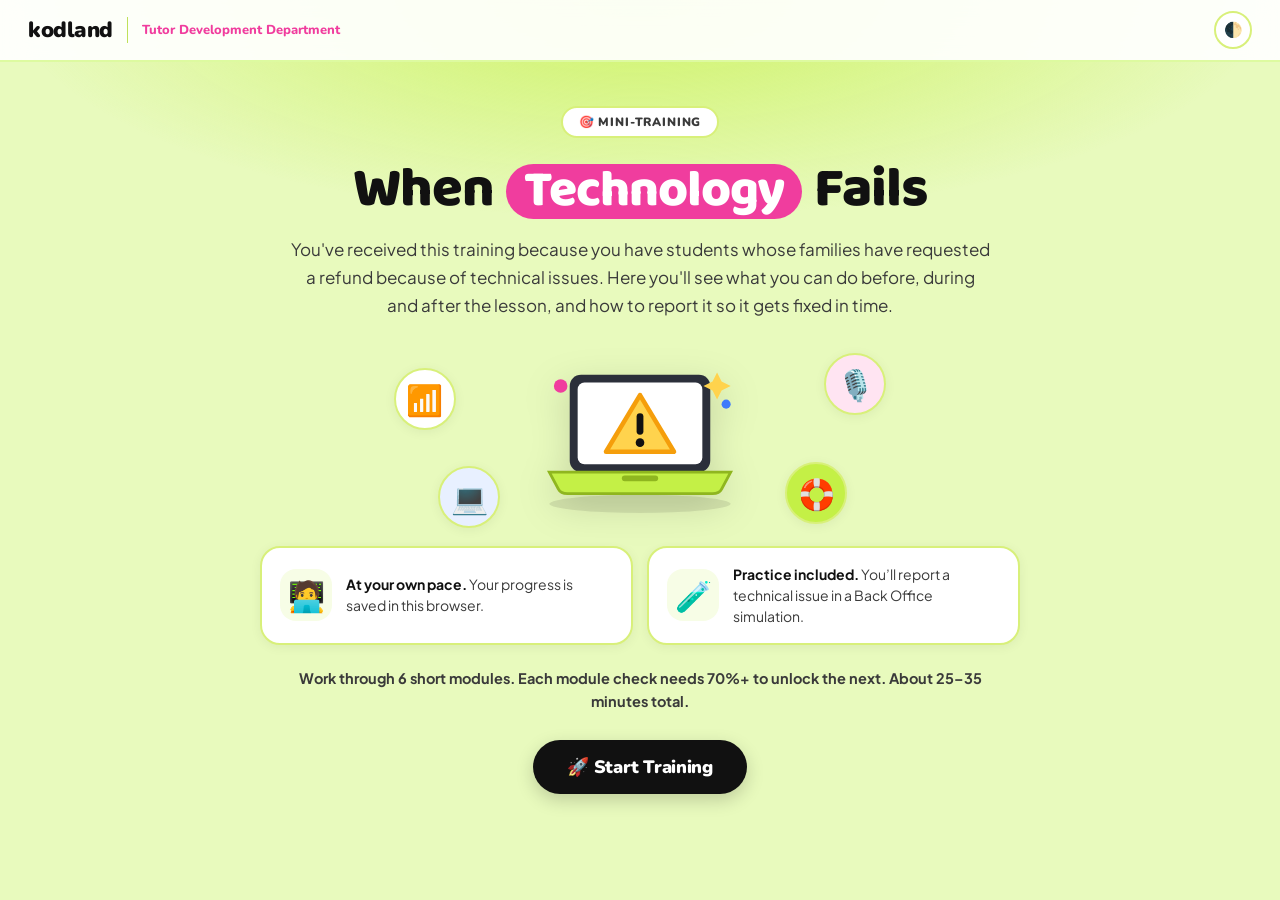
==== commit b4212e6a: "Add files via upload" ====
--- a/index.html
+++ b/index.html
@@ -4,8 +4,10 @@
 <meta charset="UTF-8">
 <meta name="viewport" content="width=device-width, initial-scale=1.0">
 <title>Mini-Training · Technical Issues — Kodland Tutor Training</title>
-<link href="https://fonts.googleapis.com/css2?family=Baloo+2:wght@600;700;800&family=Inter:wght@400;500;600;700;800&display=swap" rel="stylesheet">
+<link rel="preconnect" href="https://fonts.googleapis.com"><link rel="preconnect" href="https://fonts.gstatic.com" crossorigin>
+<link href="https://fonts.googleapis.com/css2?family=Baloo+2:wght@600;700;800&family=Inter:wght@400;500;600;700;800&family=Nunito:wght@700;800;900&family=Plus+Jakarta+Sans:wght@400;500;600;700;800&display=swap" rel="stylesheet">
 <link rel="stylesheet" href="assets/style.css">
+<link rel="stylesheet" href="assets/theme.css">
 </head>
 <body>
 
@@ -26,7 +28,12 @@
       <div class="eyebrow" data-i18n="heroEyebrow"></div>
       <h1 data-i18n-html="heroTitle"></h1>
       <p data-i18n="heroIntro"></p>
-      <div class="card"><p data-i18n="heroWork"></p></div>
+      <div class="hero-art" id="heroArt"></div>
+      <div class="hero-cards">
+        <div class="hcard"><span class="hc-ic">🧑‍💻</span><div data-i18n-html="heroCard1"></div></div>
+        <div class="hcard"><span class="hc-ic">🧪</span><div data-i18n-html="heroCard2"></div></div>
+      </div>
+      <p class="hero-work" data-i18n="heroWork" style="font-size:14.5px;font-weight:700"></p>
       <button class="start-btn" onclick="goDashboard()" data-i18n="startBtn"></button>
     </div>
   </div>
@@ -47,7 +54,8 @@
     </div>
   </nav>
   <div class="msec">
-    <div class="slbl">Your learning path</div>
+    <div class="slbl" data-i18n="pathLabel"></div>
+    <div class="pbar"><b id="pbCount">0/6</b><div class="ptrack"><i id="pbFill"></i></div><span data-i18n="pbLabel"></span></div>
     <div class="grid" id="mgrid"></div>
   </div>
 </div>
@@ -80,6 +88,8 @@
 </div>
 
 
+<canvas id="confetti"></canvas>
+
 <script>window.PROG_KEY_OVERRIDE='kl-mt-technical_issues-progress';</script>
 <script src="assets/content-en.js"></script>
 <script src="assets/engine.js"></script>
--- a/assets/theme.css
+++ b/assets/theme.css
@@ -0,0 +1,361 @@
+/* ==========================================================================
+   Mini_Training_7_Technical_Issues — visual theme (v2)
+   Loaded AFTER style.css. It re-skins the training with the look of the
+   "Kodland TD Core-EM Training" (lime background, pink accent, big emoji,
+   colourful cards, interactive widgets) and adds the new components used by
+   the content: symCards, flipCards, tabsBlock, stepper, chatMock, ill().
+   To go back to the old look, just remove the <link> to this file.
+   ========================================================================== */
+
+:root{
+  --bg:#E8FABD; --bg2:#F4FCD3; --surface:#FFFFFF; --surface2:#F7FDE6;
+  --border:#D8F07A; --line2:#BFE15A; --nav-b:#DDFAA0;
+  --ink:#111111; --ink2:#3A3A3A; --muted:#6B6F7D;
+  --lime:#C4F046; --lime-d:#AEDD2E; --lime-dd:#5E7F07;
+  --pink:#F03D9E; --pink-d:#D4308A; --pink-l:#FFE4F2;
+  --blue:#3E7BFA; --blue-d:#2A63D8; --blue-l:#E8F0FF;
+  --ok:#1FA45A; --ok-l:#E6F8EE; --orange:#F59E0B; --orange-l:#FFF3DC;
+  --red:#E5484D; --red-l:#FFEBEC; --violet:#8B5CF6; --violet-l:#F0EAFF; --yellow:#FFD34D;
+  --coral:#F03D9E; --coral-d:#D4308A;
+  --text:var(--ink); --text2:var(--ink2); --text-muted:var(--muted);
+  --r:20px; --rsm:12px;
+  --shadow:0 2px 12px rgba(0,0,0,.06); --shadow-h:0 10px 30px rgba(0,0,0,.12);
+  --f-disp:'Nunito','Baloo 2',system-ui,'Segoe UI',Arial,sans-serif;
+  --f-body:'Plus Jakarta Sans','Inter',system-ui,'Segoe UI',Arial,sans-serif;
+}
+[data-theme="dark"]{
+  --bg:#10150C; --bg2:#161D10; --surface:#1B2214; --surface2:#222B19;
+  --border:#34421F; --line2:#4B5F2A; --nav-b:#2B3820;
+  --ink:#F2F5EA; --ink2:#C9D1B8; --muted:#97A082;
+  --blue-l:#1D2A47; --pink-l:#3A1A2C; --ok-l:#14301F; --orange-l:#3A2C10; --red-l:#3A1C1E; --violet-l:#2A2144;
+  --shadow:0 2px 12px rgba(0,0,0,.4); --shadow-h:0 10px 30px rgba(0,0,0,.55);
+}
+
+html{scroll-behavior:smooth}
+body{font-family:var(--f-body);background:var(--bg);color:var(--ink);-webkit-font-smoothing:antialiased}
+body::before{content:"";position:fixed;inset:0 0 auto 0;height:520px;background:radial-gradient(ellipse 70% 60% at 50% 0%,rgba(196,240,70,.75),transparent 70%);pointer-events:none;z-index:0}
+[data-theme="dark"] body::before{background:radial-gradient(ellipse 70% 60% at 50% 0%,rgba(120,170,30,.28),transparent 70%)}
+.screen{position:relative;z-index:1}
+h1,h2,h3,h4,.mh1,.rtitle,.start-btn{font-family:var(--f-disp);font-weight:900;letter-spacing:-.02em}
+::selection{background:var(--lime);color:#111}
+
+/* ---------- Nav ---------- */
+.nav{height:62px;background:rgba(255,255,255,.92);border-bottom:2px solid var(--nav-b)}
+[data-theme="dark"] .nav{background:rgba(16,21,12,.9)}
+.logo-mark{font-family:var(--f-disp);font-weight:900;font-size:22px;color:var(--ink);letter-spacing:-.5px}
+.logo-sub{font-family:var(--f-disp);font-weight:800;font-size:13px;color:var(--pink);max-width:none}
+.logo-div{background:var(--line2)}
+.tbtn{background:var(--surface);border:2px solid var(--border);color:var(--ink)}
+.tbtn:hover{background:var(--lime);border-color:var(--lime-d)}
+#ntag{background:var(--lime);color:#111!important;border-radius:999px;padding:6px 13px;font-weight:800!important;font-size:12.5px!important}
+
+/* ---------- Buttons ---------- */
+.start-btn,.ctabtn,.ix-nextbtn,.bdark{font-family:var(--f-disp);background:var(--ink);color:#fff;border-radius:999px;border:0;font-weight:900;transition:transform .15s,background .15s,box-shadow .15s}
+[data-theme="dark"] .start-btn,[data-theme="dark"] .ctabtn,[data-theme="dark"] .ix-nextbtn,[data-theme="dark"] .bdark{background:var(--lime);color:#111}
+.start-btn:hover,.ctabtn:hover,.ix-nextbtn:hover,.bdark:hover{background:var(--pink);color:#fff;transform:translateY(-2px);box-shadow:0 8px 22px rgba(240,61,158,.28)}
+.start-btn{padding:15px 34px;font-size:18px;box-shadow:0 6px 18px rgba(0,0,0,.18)}
+.bline{border:2px solid var(--line2);background:var(--surface);color:var(--ink);border-radius:999px;font-weight:800}
+
+/* ---------- Home / hero ---------- */
+.hero{padding:44px 24px 24px}
+.hero-inner{max-width:880px}
+.eyebrow{background:var(--surface);border:2px solid var(--border);color:var(--ink2);font-family:var(--f-disp);font-weight:900;font-size:12px;letter-spacing:.07em}
+.hero h1{font-size:clamp(34px,5.6vw,56px);line-height:1.06;color:var(--ink)}
+.h-pill{background:var(--pink);color:#fff;border-radius:999px;padding:0 18px;box-decoration-break:clone;-webkit-box-decoration-break:clone}
+.hero p{color:var(--ink2);font-size:17px;line-height:1.65;max-width:700px}
+.hero .card{max-width:640px;margin:0 auto 22px;background:var(--surface);border:2px solid var(--border);border-radius:var(--r);text-align:center}
+.hero-art{position:relative;height:190px;max-width:560px;margin:2px auto 14px;display:flex;align-items:center;justify-content:center}
+.hero-art .ill{width:230px;height:170px;position:relative;z-index:2;filter:drop-shadow(0 10px 18px rgba(0,0,0,.14));animation:floaty 5s ease-in-out infinite}
+.orb{position:absolute;display:flex;align-items:center;justify-content:center;width:62px;height:62px;border-radius:50%;background:var(--surface);border:2px solid var(--border);font-size:30px;box-shadow:var(--shadow);animation:floaty 4.2s ease-in-out infinite}
+.orb.o1{left:6%;top:14%;animation-delay:.2s}.orb.o2{right:6%;top:6%;animation-delay:.9s;background:var(--pink-l)}
+.orb.o3{left:14%;bottom:2%;animation-delay:1.4s;background:var(--blue-l)}.orb.o4{right:13%;bottom:4%;animation-delay:.5s;background:var(--lime)}
+@keyframes floaty{0%,100%{transform:translateY(0)}50%{transform:translateY(-8px)}}
+.hero-cards{display:grid;grid-template-columns:1fr 1fr;gap:14px;max-width:760px;margin:6px auto 22px;text-align:left}
+.hcard{display:flex;gap:14px;align-items:center;background:var(--surface);border:2px solid var(--border);border-radius:var(--r);padding:16px 18px;box-shadow:var(--shadow);font-size:14px;line-height:1.5;color:var(--ink2)}
+.hcard .hc-ic{flex:0 0 auto;font-size:30px;width:52px;height:52px;border-radius:16px;background:var(--surface2);display:flex;align-items:center;justify-content:center}
+.hcard b{color:var(--ink)}
+@media(max-width:700px){.hero-cards{grid-template-columns:1fr}.hero-art{height:160px}.orb{width:50px;height:50px;font-size:24px}}
+
+/* ---------- Dashboard ---------- */
+.msec{max-width:1040px;padding:6px 24px 70px}
+.slbl{font-family:var(--f-disp);font-weight:900;font-size:13px;letter-spacing:.1em;color:var(--pink);margin:14px 0 12px}
+.pbar{display:flex;align-items:center;gap:16px;background:var(--surface);border:2px solid var(--border);border-radius:999px;padding:12px 20px;margin:4px 0 22px;box-shadow:var(--shadow)}
+.pbar b{font-family:var(--f-disp);font-size:20px;font-weight:900}
+.ptrack{flex:1;height:12px;border-radius:999px;background:var(--surface2);border:1px solid var(--border);overflow:hidden}
+.ptrack i{display:block;height:100%;width:0;border-radius:999px;background:linear-gradient(90deg,var(--lime-d),var(--pink));transition:width .8s cubic-bezier(.2,.8,.2,1)}
+.pbar span{font-weight:800;font-size:13px;color:var(--muted);white-space:nowrap}
+.grid{grid-template-columns:repeat(2,1fr);gap:18px}
+@media(max-width:760px){.grid{grid-template-columns:1fr}}
+.mc{position:relative;border:2px solid var(--border);border-top:7px solid var(--mcol,var(--lime-d));border-radius:24px;box-shadow:var(--shadow);background:var(--surface);overflow:hidden}
+.mc-stripe{display:none}
+.mc:hover:not(.locked){transform:translateY(-5px);box-shadow:var(--shadow-h)}
+.mc.locked{background:repeating-linear-gradient(135deg,var(--surface) 0 18px,var(--surface2) 18px 36px);opacity:.78;filter:saturate(.6);cursor:not-allowed}
+.mc-body{padding:20px 22px 20px;position:relative}
+.mc-num{font-family:var(--f-disp);font-size:12px;font-weight:900;letter-spacing:.09em;text-transform:uppercase;color:var(--muted)}
+.mc-em-circle{display:none}
+.mc-big{display:block;font-size:56px;line-height:1;margin:10px 0 8px;transition:transform .25s}
+.mc:hover:not(.locked) .mc-big{transform:scale(1.12) rotate(-6deg)}
+.mc-title{font-family:var(--f-disp);font-weight:900;font-size:22px;margin:2px 0 6px;color:var(--ink)}
+.mc-desc{font-size:13.5px;line-height:1.55;color:var(--ink2);min-height:62px}
+.mc-foot{margin-top:12px}
+.mc.done{border-right-color:var(--ok);border-bottom-color:var(--ok);border-left-color:var(--ok)}
+.mc.done::after{content:"✓";position:absolute;right:16px;top:16px;width:30px;height:30px;border-radius:50%;background:var(--ok);color:#fff;font-weight:900;display:flex;align-items:center;justify-content:center}
+.badge{font-family:var(--f-disp);font-weight:900;border-radius:999px;padding:7px 14px;font-size:12.5px}
+.badge.br{background:var(--ink);color:#fff}
+.badge.bd{background:var(--ok-l);color:var(--ok);border:1px solid var(--ok)}
+.badge.bl{background:var(--surface2);color:var(--muted);border:1px solid var(--border)}
+
+/* ---------- Module page ---------- */
+.rdbar{position:fixed;top:62px;left:0;right:0;height:4px;background:transparent;z-index:90}
+.rdbar i{display:block;height:100%;width:0;background:linear-gradient(90deg,var(--lime-d),var(--pink));border-radius:0 4px 4px 0;transition:width .12s linear}
+.cbody{max-width:1000px;padding:30px 24px 90px}
+.mhead{display:grid;grid-template-columns:1fr auto;gap:18px;align-items:center}
+@media(max-width:760px){.mhead{grid-template-columns:1fr}.mhead-art{display:none}}
+.meyebrow{font-family:var(--f-disp);font-weight:900;font-size:12.5px;letter-spacing:.09em;text-transform:uppercase;color:var(--pink)}
+.mh1{font-size:clamp(30px,4.6vw,46px);line-height:1.08;margin:6px 0 14px}
+.mh1-em{display:inline-block;margin-right:4px;animation:pop .7s cubic-bezier(.2,1.4,.4,1) both}
+@keyframes pop{from{transform:scale(.3) rotate(-20deg);opacity:0}to{transform:scale(1) rotate(0);opacity:1}}
+.mobj-box{background:var(--surface);border:2px solid var(--border);border-left:7px solid var(--lime-d);border-radius:var(--r);box-shadow:var(--shadow);padding:16px 20px}
+.mobj-ic{background:var(--lime);border-radius:14px}
+.mobj-txt strong{color:var(--lime-dd);font-family:var(--f-disp);letter-spacing:.06em;text-transform:uppercase;font-size:12px}
+[data-theme="dark"] .mobj-txt strong{color:var(--lime)}
+.mhead-art .ill{width:210px;height:160px;filter:drop-shadow(0 10px 16px rgba(0,0,0,.12));animation:floaty 5.5s ease-in-out infinite}
+.learn{display:grid;grid-template-columns:repeat(4,1fr);gap:12px;margin:18px 0 14px}
+@media(max-width:860px){.learn{grid-template-columns:repeat(2,1fr)}}
+.lcard{background:var(--surface);border:2px solid var(--border);border-radius:var(--r);padding:14px 15px;box-shadow:var(--shadow);transition:transform .2s}
+.lcard:hover{transform:translateY(-3px)}
+.lcard span{display:block;font-size:30px;margin-bottom:6px}
+.lcard p{font-size:13px;line-height:1.45;color:var(--ink2);font-weight:600}
+.chips{display:flex;flex-wrap:wrap;gap:8px;margin:6px 0 10px}
+.chip{background:var(--surface);border:2px solid var(--border);border-radius:999px;padding:7px 14px;font-size:13px;font-weight:800;color:var(--ink);cursor:pointer;font-family:inherit;transition:all .15s}
+.chip:hover{background:var(--lime);border-color:var(--lime-d);transform:translateY(-1px)}
+.sec{margin-top:44px;scroll-margin-top:84px}
+.sh{display:flex;align-items:center;gap:14px;margin:0 0 16px}
+.se{flex:0 0 auto;width:54px;height:54px;border-radius:16px;background:var(--surface);border:2px solid var(--border);box-shadow:var(--shadow);display:flex;align-items:center;justify-content:center;font-size:30px}
+.sh h2{font-size:clamp(20px,2.6vw,27px);margin:0;white-space:normal}
+.sh::after{content:"";flex:1;height:5px;border-radius:5px;background:linear-gradient(90deg,var(--lime-d),transparent)}
+.reveal{opacity:0;transform:translateY(18px);transition:opacity .55s ease,transform .55s ease}
+.reveal.in{opacity:1;transform:none}
+@media(prefers-reduced-motion:reduce){.reveal{opacity:1;transform:none;transition:none}.hero-art .ill,.orb,.mhead-art .ill,.mh1-em{animation:none}}
+
+/* ---------- Generic cards, tables, lists ---------- */
+.card{background:var(--surface);border:2px solid var(--border);border-radius:var(--r);box-shadow:var(--shadow);padding:18px 20px;line-height:1.65;font-size:15px;color:var(--ink2);margin-bottom:14px}
+.card p+p{margin-top:10px}
+.card h4{font-size:17px;margin-bottom:8px;color:var(--ink)}
+.card strong{color:var(--ink)}
+.tbl-wrap{overflow-x:auto;border-radius:16px;border:2px solid var(--border);margin-top:12px;background:var(--surface)}
+.tbl-wrap table{border-collapse:collapse;width:100%;font-size:13.5px}
+.tbl-wrap th{background:var(--lime);color:#111;font-family:var(--f-disp);font-weight:900;text-align:left;padding:11px 14px}
+.tbl-wrap td{padding:11px 14px;border-top:1px solid var(--border);vertical-align:top;line-height:1.5;color:var(--ink2)}
+.tbl-wrap tr:nth-child(even) td{background:var(--surface2)}
+.three-col{display:grid;grid-template-columns:repeat(3,1fr);gap:14px}
+@media(max-width:820px){.three-col{grid-template-columns:1fr}}
+.three-col .card:nth-child(1){border-top:7px solid #7EA8FF}.three-col .card:nth-child(2){border-top:7px solid #FFB44D}.three-col .card:nth-child(3){border-top:7px solid #B79DF2}
+
+/* callouts */
+.callout{display:flex;gap:14px;align-items:flex-start;border-radius:var(--r);padding:15px 18px;margin:14px 0;border:2px solid var(--border);background:var(--surface);box-shadow:var(--shadow);line-height:1.6;font-size:14.5px;color:var(--ink2)}
+.co-ic{flex:0 0 auto;font-size:26px;width:46px;height:46px;border-radius:14px;display:flex;align-items:center;justify-content:center;background:var(--surface2)}
+.co-body{flex:1}.co-body strong{color:var(--ink)}
+.co-idea{background:var(--blue-l);border-color:#B9D1FF}.co-idea .co-ic{background:#fff}
+.co-ok{background:var(--ok-l);border-color:#8FE3B4}.co-ok .co-ic{background:#fff}
+.co-danger{background:var(--red-l);border-color:#FFB9BC}.co-danger .co-ic{background:#fff}
+.co-warn{background:var(--orange-l);border-color:#F6D58F}.co-warn .co-ic{background:#fff}
+.co-star{background:#FFF9D6;border-color:#F3DD7A}.co-star .co-ic{background:#fff}
+[data-theme="dark"] .co-ic{background:rgba(255,255,255,.08)!important}
+
+/* do / avoid */
+.doavoid{display:grid;grid-template-columns:1fr 1fr;gap:14px;margin:14px 0}
+@media(max-width:760px){.doavoid{grid-template-columns:1fr}}
+.dobox,.avoidbox{border-radius:var(--r);padding:16px 18px;border:2px solid}
+.dobox{background:var(--ok-l);border-color:#8FE3B4}.avoidbox{background:var(--red-l);border-color:#FFB9BC}
+.dobox h5,.avoidbox h5{font-family:var(--f-disp);font-weight:900;font-size:15px;margin-bottom:8px}
+.dobox h5{color:var(--ok)}.avoidbox h5{color:var(--red)}
+.dobox ul,.avoidbox ul{list-style:none;display:flex;flex-direction:column;gap:7px}
+.dobox li,.avoidbox li{display:flex;gap:9px;font-size:13.5px;line-height:1.5;color:var(--ink2)}
+
+/* numbered list */
+.nc-list{display:flex;flex-direction:column;gap:10px;margin:12px 0}
+.nc-row{display:flex;gap:14px;align-items:flex-start;background:var(--surface);border:2px solid var(--border);border-radius:16px;padding:12px 16px;box-shadow:var(--shadow);line-height:1.55;font-size:14.5px;color:var(--ink2)}
+.nc-num{flex:0 0 auto;width:32px;height:32px;border-radius:50%;background:var(--pink);color:#fff;font-family:var(--f-disp);font-weight:900;display:flex;align-items:center;justify-content:center}
+
+/* icon grid */
+.icon-grid{display:grid;grid-template-columns:repeat(auto-fit,minmax(230px,1fr));gap:14px;margin:14px 0}
+.icon-grid.ig4,.icon-grid.ig2{grid-template-columns:repeat(2,1fr)}.icon-grid.ig6{grid-template-columns:repeat(3,1fr)}
+@media(max-width:760px){.icon-grid.ig4,.icon-grid.ig2,.icon-grid.ig6{grid-template-columns:1fr}}
+.icon-grid-item{background:var(--surface);border:2px solid var(--border);border-radius:var(--r);padding:16px;box-shadow:var(--shadow);transition:transform .2s,box-shadow .2s;font-size:14px;line-height:1.55;color:var(--ink2)}
+.icon-grid-item:hover{transform:translateY(-4px);box-shadow:var(--shadow-h)}
+.igi-ic{font-size:34px;width:60px;height:60px;border-radius:18px;background:var(--surface2);display:flex;align-items:center;justify-content:center;margin-bottom:10px}
+.icon-grid-item:nth-child(5n+1) .igi-ic{background:#E8F0FF}.icon-grid-item:nth-child(5n+2) .igi-ic{background:#FFE4F2}.icon-grid-item:nth-child(5n+3) .igi-ic{background:#FFF3DC}.icon-grid-item:nth-child(5n+4) .igi-ic{background:#E6F8EE}.icon-grid-item:nth-child(5n+5) .igi-ic{background:#F0EAFF}
+.igi-txt strong{color:var(--ink)}
+
+/* step flow */
+.step-flow{display:flex;gap:10px;align-items:stretch;margin:16px 0;flex-wrap:wrap}
+.step-box{flex:1 1 180px;background:var(--surface);border:2px solid var(--border);border-radius:var(--r);padding:16px;text-align:center;box-shadow:var(--shadow);transition:transform .2s}
+.step-box:hover{transform:translateY(-3px)}
+.step-ic{font-size:38px;margin-bottom:6px}.step-lbl{font-weight:800;font-size:13.5px;line-height:1.45;color:var(--ink)}
+.step-arrow{align-self:center;font-size:24px;font-weight:900;color:var(--pink);animation:nudge 1.4s ease-in-out infinite}
+@keyframes nudge{0%,100%{transform:translateX(0)}50%{transform:translateX(5px)}}
+@media(max-width:760px){.step-arrow{display:none}}
+
+/* pattern cards */
+.pattern-row{display:grid;grid-template-columns:repeat(3,1fr);gap:14px;margin:14px 0}
+@media(max-width:820px){.pattern-row{grid-template-columns:1fr}}
+.pattern-card{background:var(--surface);border:2px solid var(--border);border-radius:var(--r);padding:18px;box-shadow:var(--shadow);border-top:7px solid var(--lime-d);transition:transform .2s}
+.pattern-card:hover{transform:translateY(-4px)}
+.pattern-card:nth-child(2){border-top-color:#FFC247}.pattern-card:nth-child(3){border-top-color:var(--red)}
+.pattern-ic{font-size:36px}.pattern-title{font-family:var(--f-disp);font-weight:900;font-size:19px;margin:4px 0}
+.pattern-desc{font-size:13.5px;font-weight:700;color:var(--ink);line-height:1.5}.pattern-note{font-size:13px;color:var(--ink2);margin-top:8px;line-height:1.5}
+
+/* big stat */
+.bigstat{display:flex;align-items:center;gap:18px;background:var(--surface);border:2px solid var(--border);border-radius:var(--r);padding:16px 22px;box-shadow:var(--shadow);margin:14px 0}
+.bigstat-num{font-family:var(--f-disp);font-weight:900;font-size:clamp(34px,5vw,52px);color:var(--pink);white-space:nowrap;line-height:1}
+.bigstat-txt{font-size:15px;line-height:1.55;color:var(--ink2)}
+
+/* accordion (details) */
+.acc-item{background:var(--surface);border:2px solid var(--border);border-radius:16px;margin:9px 0;box-shadow:var(--shadow);overflow:hidden;transition:border-color .2s}
+.acc-item[open]{border-color:var(--lime-d)}
+.acc-item summary{list-style:none;cursor:pointer;padding:14px 18px;font-weight:800;font-size:15px;color:var(--ink);display:flex;align-items:center;gap:10px}
+.acc-item summary::-webkit-details-marker{display:none}
+.acc-item summary::after{content:"＋";margin-left:auto;font-weight:900;color:var(--pink);font-size:20px;transition:transform .2s}
+.acc-item[open] summary::after{content:"－"}
+.acc-item[open] summary{background:var(--surface2)}
+.acc-body{padding:4px 18px 16px;font-size:14px;line-height:1.65;color:var(--ink2)}
+.acc-body p{margin-top:8px}.acc-body strong{color:var(--ink)}
+
+/* ---------- NEW: symptom cards (tap to open) ---------- */
+.sym-grid{display:grid;grid-template-columns:repeat(2,1fr);gap:14px;margin:14px 0;align-items:start}
+@media(max-width:820px){.sym-grid{grid-template-columns:1fr}}
+.sym{background:var(--surface);border:2px solid var(--border);border-left:8px solid var(--sc,var(--lime-d));border-radius:var(--r);box-shadow:var(--shadow);overflow:hidden;transition:box-shadow .2s,transform .2s}
+.sym:hover{box-shadow:var(--shadow-h);transform:translateY(-2px)}
+.sym-head{display:flex;gap:14px;align-items:center;padding:15px 16px;cursor:pointer;width:100%;background:none;border:0;text-align:left;font-family:inherit;color:inherit}
+.sym-ic{flex:0 0 auto;width:56px;height:56px;border-radius:16px;font-size:30px;display:flex;align-items:center;justify-content:center;background:var(--sbg,var(--surface2))}
+.sym-t{flex:1;font-family:var(--f-disp);font-weight:900;font-size:16.5px;line-height:1.25;color:var(--ink)}
+.sym-t small{display:block;font-family:var(--f-body);font-weight:700;font-size:12px;color:var(--muted);margin-top:3px}
+.sym-chev{font-size:18px;color:var(--pink);transition:transform .25s;font-weight:900}
+.sym.open .sym-chev{transform:rotate(180deg)}
+.sym-body{display:none;padding:2px 16px 16px;flex-direction:column;gap:9px}
+.sym.open .sym-body{display:flex;animation:drop .3s ease both}
+@keyframes drop{from{opacity:0;transform:translateY(-6px)}to{opacity:1;transform:none}}
+.sr{display:flex;gap:10px;align-items:flex-start;border-radius:14px;padding:10px 12px;font-size:13.5px;line-height:1.55;color:var(--ink2)}
+.sr b.l{flex:0 0 auto;display:inline-flex;align-items:center;gap:5px;font-family:var(--f-disp);font-weight:900;font-size:11.5px;letter-spacing:.04em;text-transform:uppercase;border-radius:999px;padding:3px 10px;white-space:nowrap}
+.sr .x{flex:1}.sr .x em{color:var(--ink)}
+.sr.see{background:var(--blue-l)}.sr.see b.l{background:var(--blue);color:#fff}
+.sr.do{background:var(--ok-l)}.sr.do b.l{background:var(--ok);color:#fff}
+.sr.say{background:var(--violet-l)}.sr.say b.l{background:var(--violet);color:#fff}
+.sr.rep{background:var(--orange-l)}.sr.rep b.l{background:var(--orange);color:#fff}
+.sr.avoid{background:var(--red-l)}.sr.avoid b.l{background:var(--red);color:#fff}
+.sr.tip{background:#FFF9D6}.sr.tip b.l{background:#E0B400;color:#fff}
+[data-theme="dark"] .sr.tip{background:rgba(224,180,0,.15)}
+.sr .x ul{margin:6px 0 0 18px}.sr .x li{margin:3px 0}
+
+/* ---------- NEW: flip cards ---------- */
+.flip-grid{display:grid;grid-template-columns:repeat(auto-fit,minmax(170px,1fr));gap:14px;margin:14px 0}
+.flip-grid.n5{grid-template-columns:repeat(5,1fr)}.flip-grid.n6{grid-template-columns:repeat(3,1fr)}.flip-grid.n4{grid-template-columns:repeat(4,1fr)}
+@media(max-width:900px){.flip-grid.n5,.flip-grid.n6,.flip-grid.n4{grid-template-columns:repeat(2,1fr)}}
+.flip-b{overflow:auto}
+.flip{perspective:900px;height:178px;cursor:pointer;background:none;border:0;padding:0;font-family:inherit;color:inherit}
+.flip-in{position:relative;width:100%;height:100%;transition:transform .55s cubic-bezier(.3,1.3,.5,1);transform-style:preserve-3d}
+.flip.on .flip-in{transform:rotateY(180deg)}
+.flip-f,.flip-b{position:absolute;inset:0;border-radius:var(--r);border:2px solid var(--border);backface-visibility:hidden;-webkit-backface-visibility:hidden;display:flex;flex-direction:column;align-items:center;justify-content:center;text-align:center;padding:14px;box-shadow:var(--shadow)}
+.flip-f{background:var(--surface)}
+.flip-f .fi{font-size:42px}.flip-f .ft{font-family:var(--f-disp);font-weight:900;font-size:16px;margin-top:6px;color:var(--ink)}
+.flip-f .fh{font-size:11.5px;color:var(--muted);margin-top:6px;font-weight:700}
+.flip-b{transform:rotateY(180deg);background:var(--lime);color:#111;font-size:13.5px;line-height:1.5;font-weight:600}
+.flip-b strong{font-family:var(--f-disp)}
+
+/* ---------- NEW: tabs ---------- */
+.tabs{margin:14px 0}
+.tab-bar{display:flex;gap:8px;flex-wrap:wrap;margin-bottom:12px}
+.tab-btn{flex:1 1 140px;display:flex;align-items:center;justify-content:center;gap:8px;background:var(--surface);border:2px solid var(--border);border-radius:999px;padding:11px 16px;font-family:var(--f-disp);font-weight:900;font-size:15px;cursor:pointer;color:var(--ink);transition:all .15s}
+.tab-btn:hover{background:var(--surface2)}
+.tab-btn.on{background:var(--ink);color:#fff;border-color:var(--ink)}
+[data-theme="dark"] .tab-btn.on{background:var(--lime);color:#111;border-color:var(--lime)}
+.tab-panel{display:none}.tab-panel.on{display:block;animation:drop .3s ease both}
+
+/* ---------- NEW: stepper ---------- */
+.stp{display:grid;grid-template-columns:230px 1fr;background:var(--surface);border:2px solid var(--border);border-radius:var(--r);box-shadow:var(--shadow);overflow:hidden;margin:14px 0}
+@media(max-width:760px){.stp{grid-template-columns:1fr}}
+.stp-l{background:linear-gradient(160deg,#DFF7A0,#BFE3FF);display:flex;flex-direction:column;align-items:center;justify-content:center;padding:22px 12px;min-height:220px}
+.stp-l .big{font-size:86px;line-height:1;animation:pop .5s cubic-bezier(.2,1.4,.4,1) both}
+.stp-l .of{margin-top:12px;font-family:var(--f-disp);font-weight:900;font-size:12px;letter-spacing:.08em;background:#fff;border-radius:999px;padding:4px 12px;color:var(--ink)}
+.stp-r{padding:20px 22px;display:flex;flex-direction:column}
+.stp-r h4{font-size:20px;margin-bottom:8px;color:var(--ink)}
+.stp-body{font-size:14.5px;line-height:1.65;color:var(--ink2);flex:1}
+.stp-body ul{margin:8px 0 0 20px}.stp-body li{margin:4px 0}.stp-body strong{color:var(--ink)}
+.stp-nav{display:flex;align-items:center;gap:8px;margin-top:14px}
+.stp-dots{display:flex;gap:7px;flex:1}
+.stp-dot{width:36px;height:36px;border-radius:50%;border:2px solid var(--border);background:var(--surface);cursor:pointer;font-size:16px;font-family:inherit;transition:all .15s}
+.stp-dot.on{background:var(--lime);border-color:var(--lime-d);transform:scale(1.1)}
+.stp-btn{border:2px solid var(--line2);background:var(--surface);border-radius:999px;padding:9px 16px;font-weight:800;cursor:pointer;font-family:inherit;color:var(--ink)}
+.stp-btn.next{background:var(--ink);color:#fff;border-color:var(--ink)}
+.stp-btn:disabled{opacity:.35;cursor:not-allowed}
+.stp-btn:hover:not(:disabled){background:var(--pink);color:#fff;border-color:var(--pink)}
+
+/* ---------- NEW: chat / phone mock ---------- */
+.chat-wrap{display:grid;grid-template-columns:minmax(260px,330px) 1fr;gap:20px;margin:16px 0;align-items:start}
+@media(max-width:820px){.chat-wrap{grid-template-columns:1fr}}
+.phone{background:#1B1F2A;border-radius:34px;padding:12px;box-shadow:var(--shadow-h);max-width:340px;width:100%;margin:0 auto}
+.ph-top{display:flex;align-items:center;gap:10px;background:#0F7A6A;color:#fff;border-radius:22px 22px 0 0;padding:12px 14px}
+.ph-av{width:36px;height:36px;border-radius:50%;background:#fff;display:flex;align-items:center;justify-content:center;font-size:20px}
+.ph-name{font-weight:800;font-size:14px;line-height:1.2}.ph-name small{display:block;font-weight:600;font-size:11px;opacity:.85}
+.ph-body{background:#EDE6DB;min-height:300px;padding:14px 10px;display:flex;flex-direction:column;gap:9px;border-radius:0 0 22px 22px}
+.bub{max-width:86%;padding:9px 12px;border-radius:14px;font-size:13.2px;line-height:1.45;box-shadow:0 1px 2px rgba(0,0,0,.12);animation:drop .35s ease both;color:#1b1b1b}
+.bub.in{background:#fff;align-self:flex-start;border-top-left-radius:4px}
+.bub.out{background:#DCF8C6;align-self:flex-end;border-top-right-radius:4px}
+.bub small{display:block;font-size:10px;color:#777;margin-top:3px;text-align:right}
+.bub.fb{align-self:stretch;max-width:100%;border-radius:12px;font-weight:600;text-align:left}
+.bub.fb.good{background:#D8F8E4;border:2px solid #36B873}.bub.fb.bad{background:#FFE3E4;border:2px solid #E5484D}
+.chat-q h4{font-size:18px;margin-bottom:6px;color:var(--ink)}.chat-q p{font-size:14px;color:var(--ink2);margin-bottom:12px;line-height:1.55}
+.chat-opts{display:flex;flex-direction:column;gap:10px}
+.chat-opt{background:var(--surface);border:2px solid var(--border);border-radius:16px;padding:12px 14px;text-align:left;font-family:inherit;font-size:13.5px;line-height:1.5;color:var(--ink2);cursor:pointer;transition:all .15s}
+.chat-opt:hover:not(:disabled){background:var(--surface2);border-color:var(--lime-d);transform:translateX(3px)}
+.chat-opt b{display:inline-flex;width:24px;height:24px;border-radius:50%;background:var(--ink);color:#fff;font-size:12px;align-items:center;justify-content:center;margin-right:8px}
+.chat-opt.used{opacity:.55}.chat-opt.good,.chat-opt.good:hover{border-color:#36B873!important;background:var(--ok-l)!important;opacity:1}.chat-opt.bad,.chat-opt.bad:hover{border-color:var(--red)!important;background:var(--red-l)!important;opacity:1}
+.chat-opt:disabled{cursor:default}
+.chat-again{margin-top:10px;background:none;border:2px solid var(--line2);border-radius:999px;padding:8px 16px;font-weight:800;font-family:inherit;cursor:pointer;color:var(--ink);display:none}
+
+/* ---------- NEW: timeline "clock" ---------- */
+.rclock{display:grid;grid-template-columns:repeat(4,1fr);gap:0;margin:16px 0;position:relative}
+@media(max-width:820px){.rclock{grid-template-columns:1fr;gap:12px}}
+.rc{position:relative;padding:0 8px;text-align:center}
+.rc::before{content:"";position:absolute;top:30px;left:-50%;width:100%;height:4px;background:var(--lime-d);z-index:0}
+.rc:first-child::before{display:none}
+@media(max-width:820px){.rc::before{display:none}}
+.rc-dot{position:relative;z-index:1;width:62px;height:62px;border-radius:50%;margin:0 auto 10px;background:var(--surface);border:3px solid var(--lime-d);display:flex;align-items:center;justify-content:center;font-size:28px;box-shadow:var(--shadow)}
+.rc-when{font-family:var(--f-disp);font-weight:900;font-size:12px;letter-spacing:.06em;text-transform:uppercase;color:var(--pink)}
+.rc-t{font-weight:800;font-size:14px;color:var(--ink);margin:2px 0}.rc-d{font-size:12.5px;color:var(--ink2);line-height:1.45}
+
+/* ---------- Illustrations ---------- */
+.ill{display:inline-block;line-height:0}
+.ill svg{width:100%;height:100%;display:block}
+
+/* ---------- Simulation embed ---------- */
+.sim-embed-tag{background:var(--pink);font-family:var(--f-disp)}
+.sim-embed iframe{border:2px solid var(--border);border-radius:20px;height:560px}
+@media(max-width:760px){.sim-embed iframe{height:520px}}
+
+/* ---------- Module check ---------- */
+.ix-wrap{background:var(--surface);border:2px solid var(--border);border-radius:24px;box-shadow:var(--shadow);padding:22px 24px;margin-top:34px}
+.ix-badge{background:var(--lime);color:#111;font-family:var(--f-disp);font-weight:900;border-radius:999px;padding:6px 14px;font-size:12.5px}
+.ix-title{font-family:var(--f-disp);font-weight:900;font-size:22px;margin:12px 0 4px;color:var(--ink)}
+.ix-instr{font-size:15px;line-height:1.6;color:var(--ink2);margin-bottom:12px;font-weight:600}
+.ix-bar{height:10px;border-radius:999px;background:var(--surface2);border:1px solid var(--border);overflow:hidden;margin:10px 0 14px}
+.ix-bar i{display:block;height:100%;border-radius:999px;background:linear-gradient(90deg,var(--lime-d),var(--pink));transition:width .5s}
+.ix-card{background:var(--surface);border:2px solid var(--border);border-radius:16px;padding:13px 16px;margin:9px 0;cursor:pointer;font-size:14.5px;line-height:1.5;color:var(--ink2);transition:all .15s}
+.ix-card:hover:not(.locked){background:var(--surface2);border-color:var(--lime-d);transform:translateX(3px)}
+.ix-card.ok,.ix-card.correct{background:var(--ok-l);border-color:var(--ok)}
+.ix-card.bad,.ix-card.wrong{background:var(--red-l);border-color:var(--red)}
+.ix-zones{display:grid;grid-template-columns:repeat(auto-fit,minmax(200px,1fr));gap:10px;margin-top:12px}
+.ix-zone-btn{background:var(--surface);border:2px solid var(--border);border-radius:16px;padding:12px 14px;font-weight:800;font-family:inherit;cursor:pointer;color:var(--ink);transition:all .15s;line-height:1.4}
+.ix-zone-btn:hover:not(:disabled){background:var(--lime);border-color:var(--lime-d);transform:translateY(-2px)}
+.ix-fb{border-radius:16px;padding:13px 16px;margin-top:12px;font-weight:600;line-height:1.55;font-size:14.5px}
+.ix-fb.ok{background:var(--ok-l);border:2px solid var(--ok);color:var(--ink)}.ix-fb.bad{background:var(--red-l);border:2px solid var(--red);color:var(--ink)}
+.ix-progress{margin-top:12px;font-weight:800;font-size:13px;color:var(--muted)}
+
+/* ---------- Results ---------- */
+.rbody{text-align:center;max-width:620px;margin:60px auto;background:var(--surface);border:2px solid var(--border);border-radius:28px;box-shadow:var(--shadow-h);padding:40px 28px}
+.remi{font-size:84px;animation:pop .6s cubic-bezier(.2,1.4,.4,1) both}
+.rtitle{font-size:30px;margin:8px 0}.rpct{font-family:var(--f-disp);font-weight:900;font-size:64px;line-height:1.1}
+.rpct.pass{color:var(--ok)}.rpct.fail{color:var(--red)}
+.rsub{font-size:15.5px;color:var(--ink2);margin:10px 0 22px;line-height:1.6}
+#confetti{position:fixed;inset:0;width:100%;height:100%;pointer-events:none;z-index:9999}
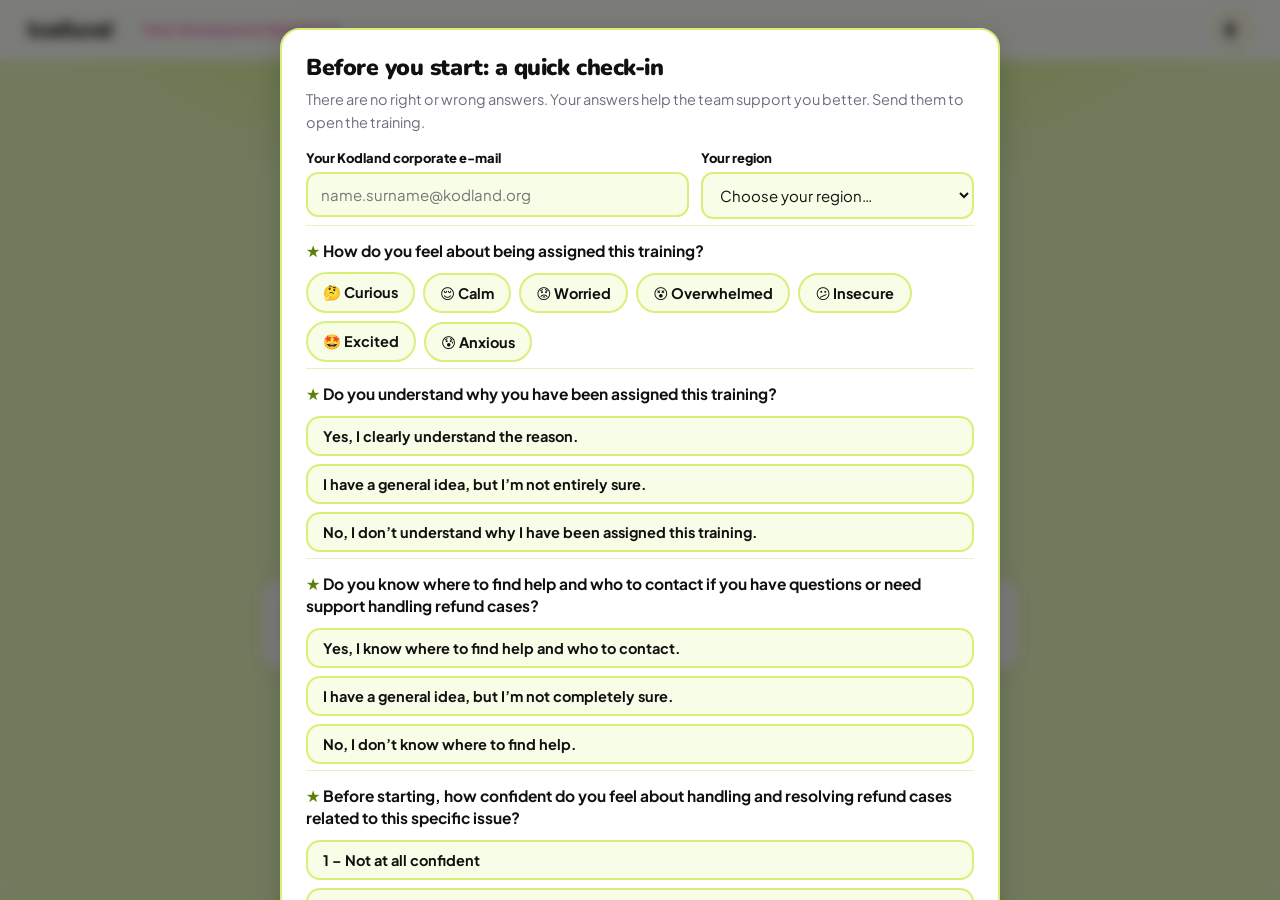
==== commit e9f74fd8: "Add files via upload" ====
--- a/index.html
+++ b/index.html
@@ -93,5 +93,6 @@
 <script>window.PROG_KEY_OVERRIDE='kl-mt-technical_issues-progress';</script>
 <script src="assets/content-en.js"></script>
 <script src="assets/engine.js"></script>
+<script src="assets/surveys.js"></script>
 </body>
 </html>
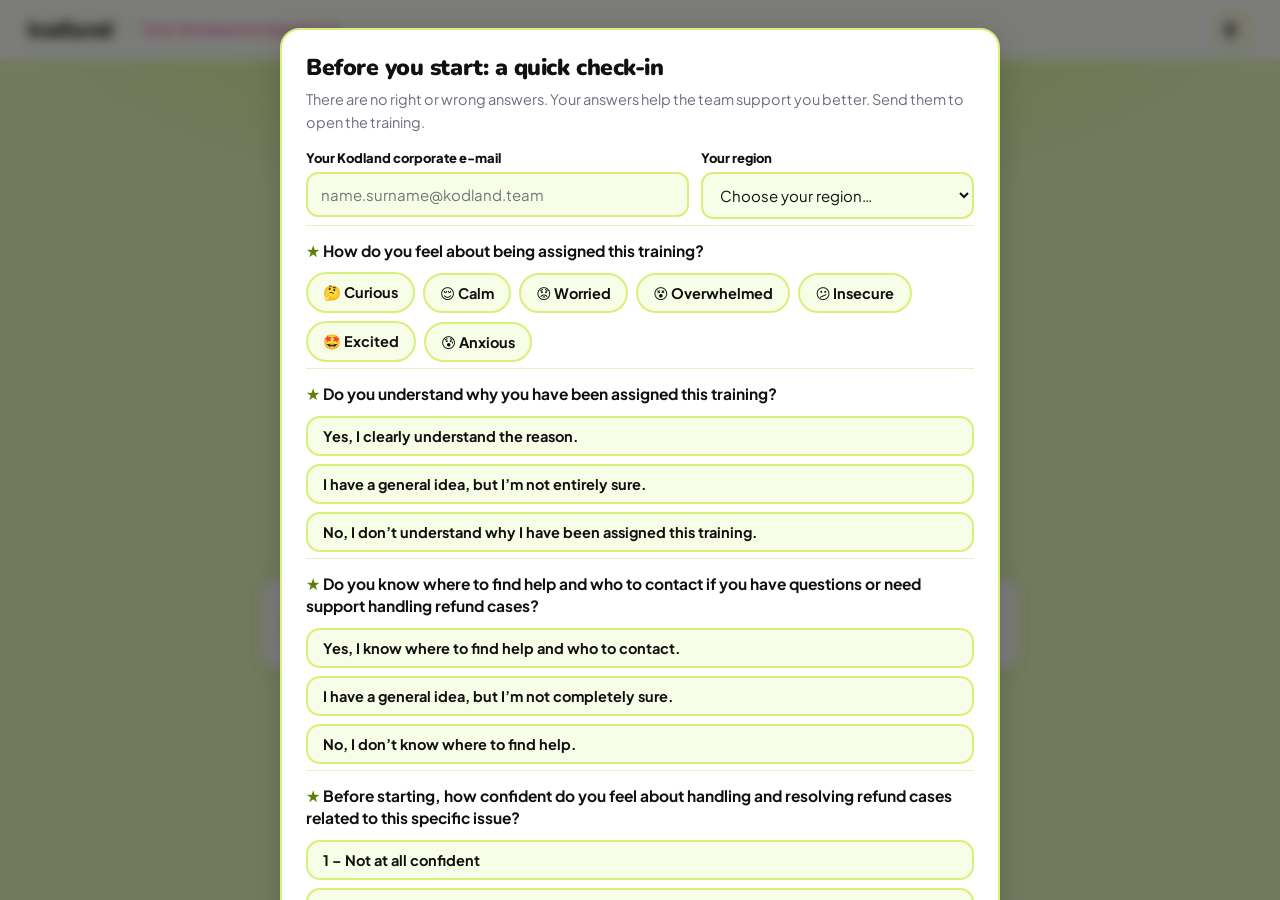
==== commit 4176f095: "Add files via upload" ====
--- a/index.html
+++ b/index.html
@@ -92,7 +92,7 @@
 
 <script>window.PROG_KEY_OVERRIDE='kl-mt-technical_issues-progress';</script>
 <script src="assets/content-en.js"></script>
+<script src="assets/surveys-v2.js"></script>
 <script src="assets/engine.js"></script>
-<script src="assets/surveys.js"></script>
 </body>
 </html>
